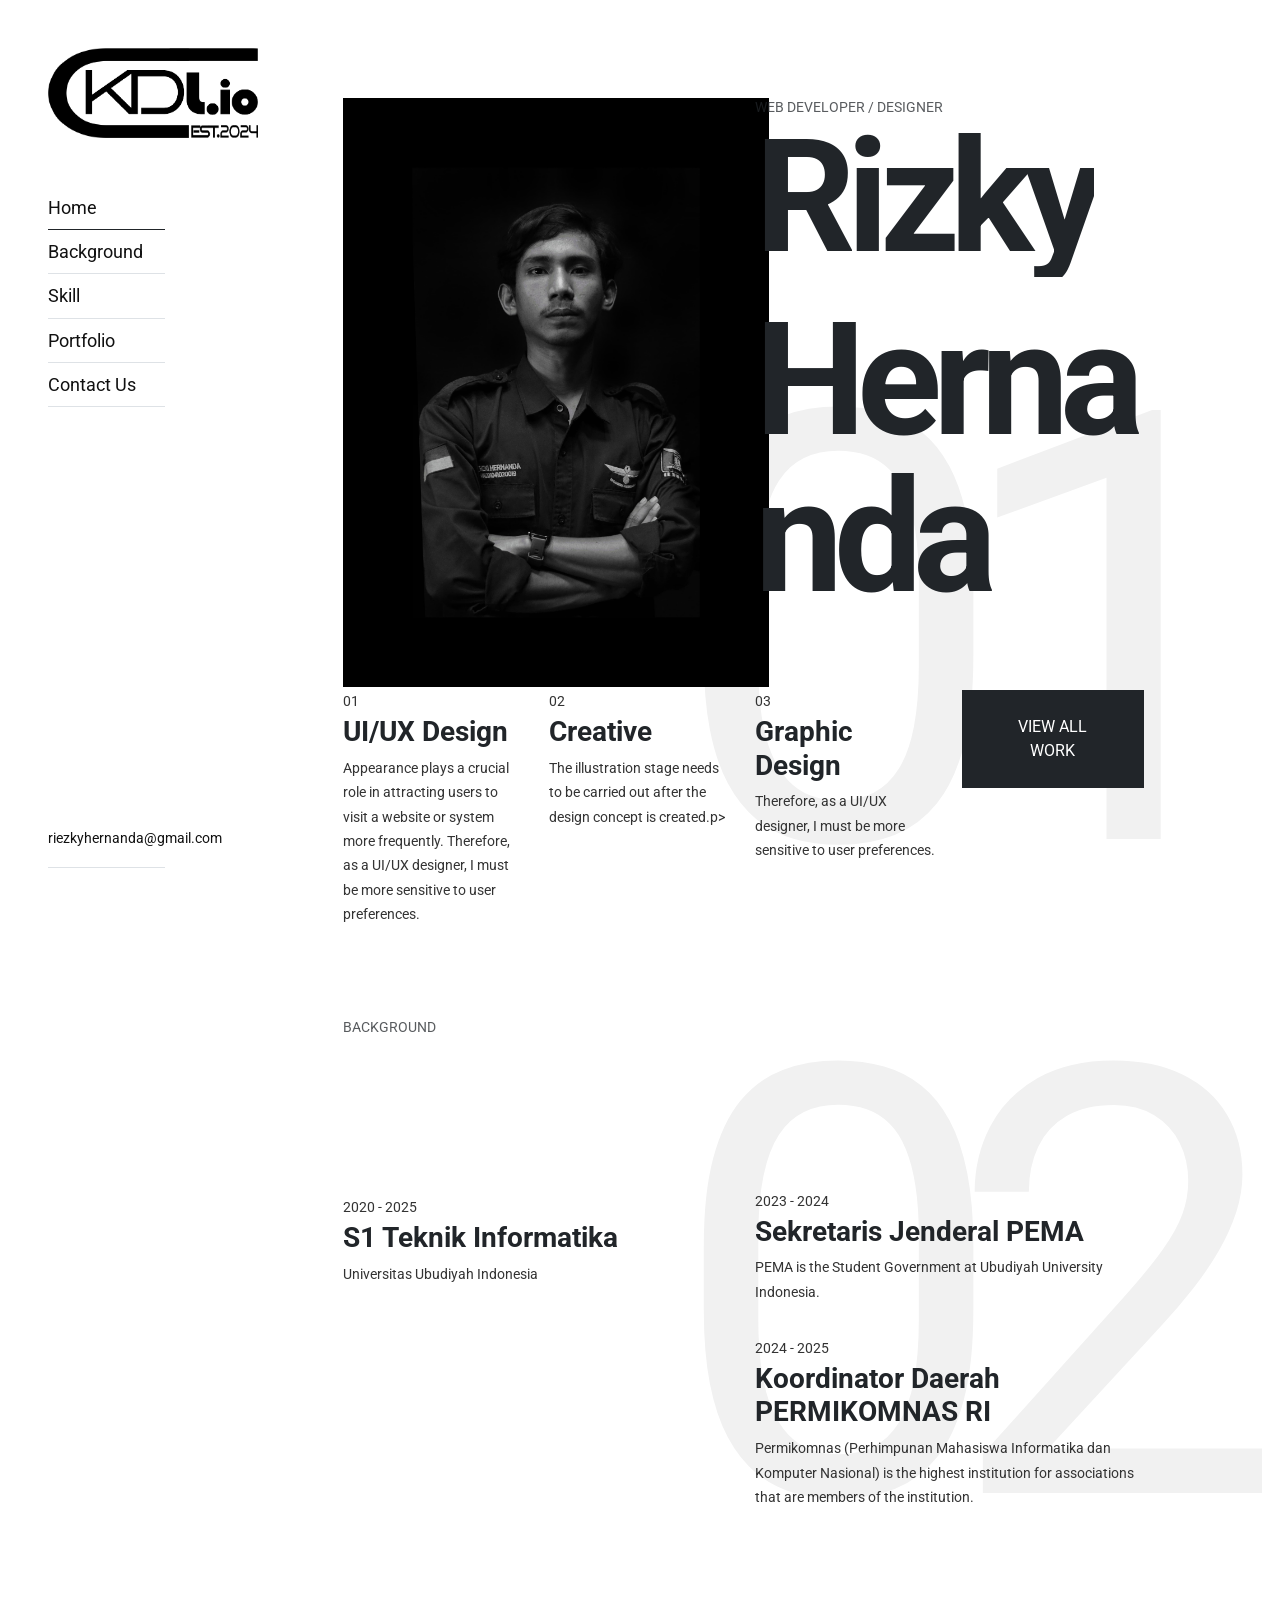
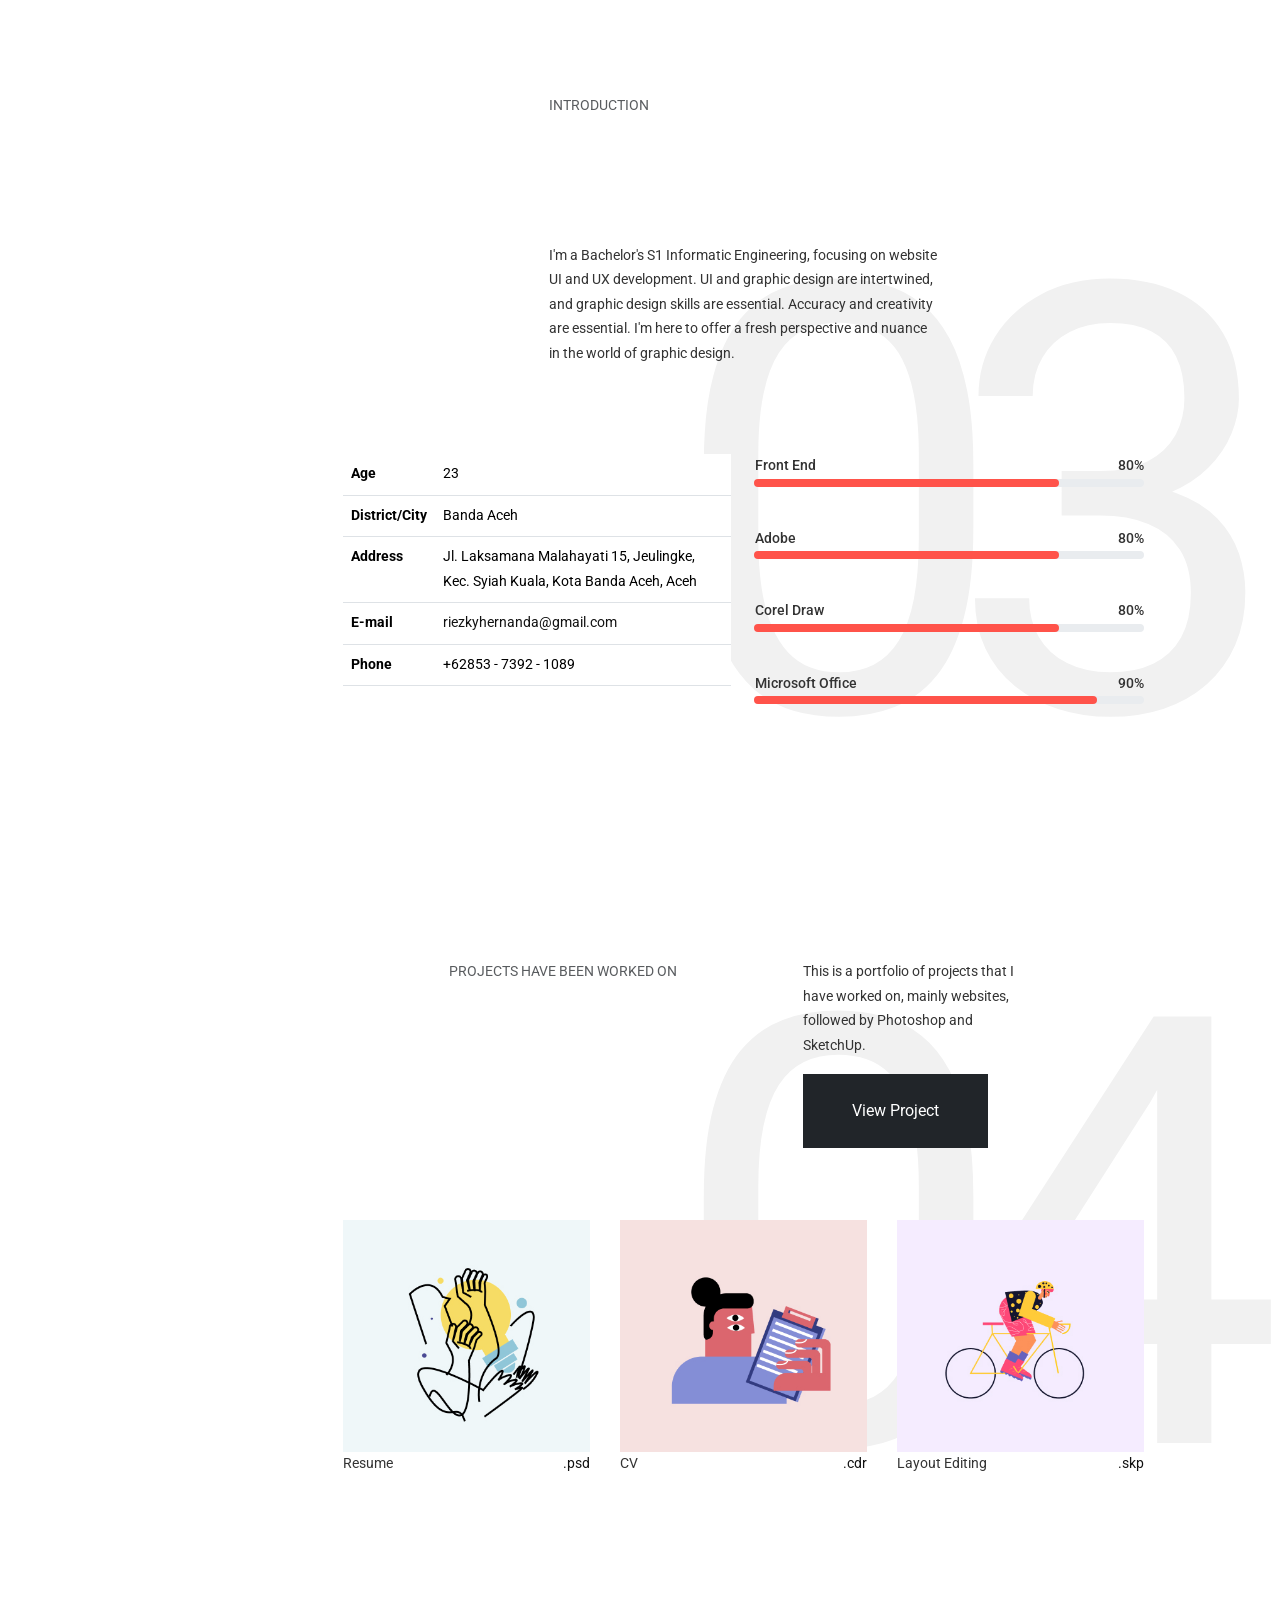
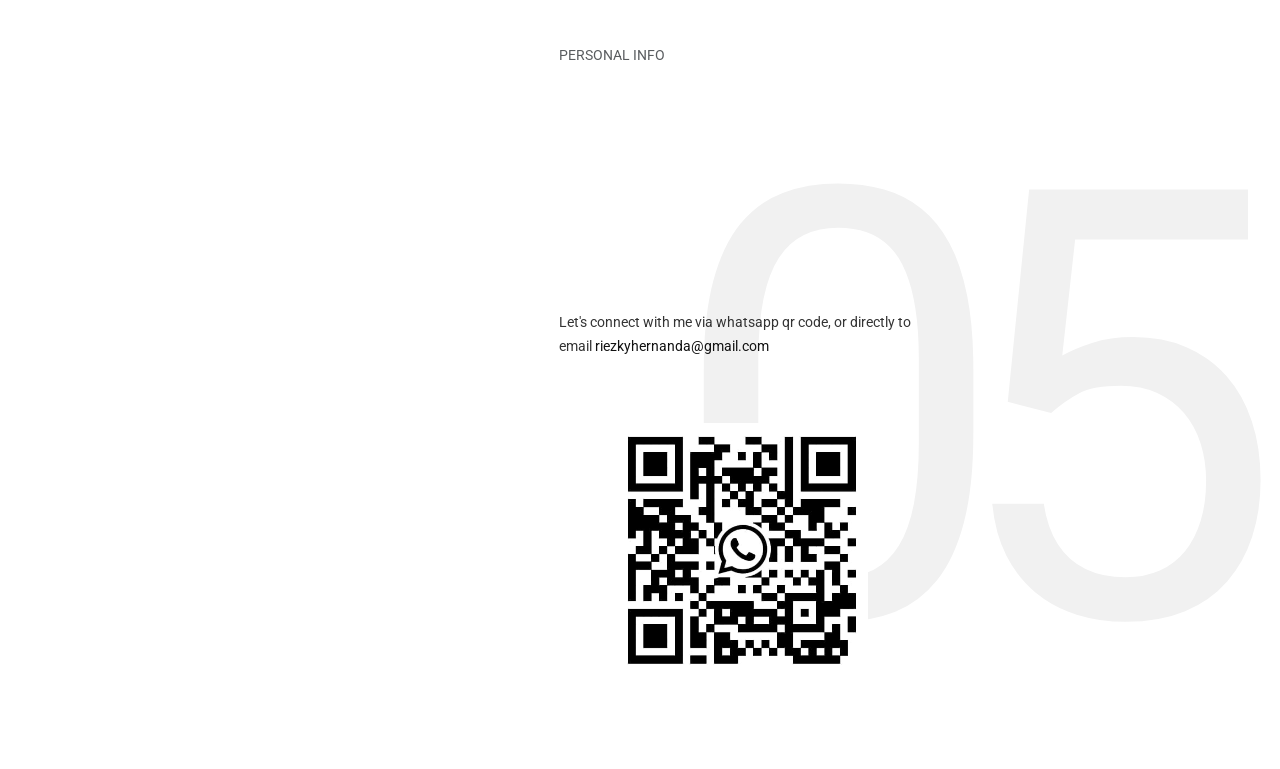
==== index.html @ 64ed4573 "Update index.html" ====
<!DOCTYPE html>
<html lang="en">

<head>
  <title>RIZKY | DASHBORD</title>
  <meta charset="utf-8">
  <meta http-equiv="X-UA-Compatible" content="IE=edge">
  <meta name="viewport" content="width=device-width, initial-scale=1.0">
  <meta name="format-detection" content="telephone=no">
  <meta name="apple-mobile-web-app-capable" content="yes">
  <meta name="author" content="">
  <meta name="keywords" content="">
  <meta name="description" content="">
  <link rel="stylesheet" type="text/css" href="css/vendor.css">
  <link href="https://cdn.jsdelivr.net/npm/bootstrap@5.3.1/dist/css/bootstrap.min.css" rel="stylesheet"
    integrity="sha384-4bw+/aepP/YC94hEpVNVgiZdgIC5+VKNBQNGCHeKRQN+PtmoHDEXuppvnDJzQIu9" crossorigin="anonymous">
  <link rel="stylesheet" type="text/css" href="style.css">

  <link rel="preconnect" href="https://fonts.googleapis.com">
  <link rel="preconnect" href="https://fonts.gstatic.com" crossorigin>
  <link href="https://fonts.googleapis.com/css2?family=Roboto:wght@100;300;400;700;900&display=swap" rel="stylesheet">
</head>

<body class="bg-body homepage post-template" data-bs-spy="scroll" data-bs-target="#header-nav" tabindex="0">


  <a class="menu-btn"><span></span></a>

  <div class="container-fluid overflow-hidden">

    <header id="header-nav" class="col-lg-2 position-fixed px-5 bg-white h-100">
      <div class="header-wrap d-flex flex-column justify-content-between h-100">
        <div class="navigation">
          <div class="site-logo mt-5">
            <a href="#">
              <img src="var2.png" style="width: 210px; height: 90px;">
            </a>
          </div>

          <nav id="one-page-menu" class="vertical-menu my-5">
            <ul class="menu-list list-unstyled">
              <li><a href="#home" class="nav-link">Home</a></li>
              <li><a href="#about" class="nav-link">Background</a></li>
              <li><a href="#experience" class="nav-link">Skill</a></li>
              <li><a href="#portfolio" class="nav-link">Portfolio</a></li>
              <li><a href="#contact" class="nav-link">Contact Us</a></li>
            </ul>
          </nav>
        </div>
        <div class="mt-5">
          <div class="email-links">
            <a href="mailto:riezkyhernanda@gmail.com" class="py-3 my-3 border-bottom d-flex">riezkyhernanda@gmail.com</a>
          </div>
          <ul class="list-unstyled d-flex justify-content-start flex-wrap gap-3">
          </ul>
        </div>
      </div>
    </header>

    <main class="col-lg-10 offset-lg-2">
      <div class="container">

        <!-- content wrapper -->
        <div class="justify-content-center px-1 mx-1 px-xl-5 mx-xl-5">

          <section id="home" class="py- bg-text" data-text="01">
            <div class="row">
              <div class="col-lg-6">
                <div class="banner-image text-center" data-aos="fade-right">
                    <br>
                    <br>
                    <br>
                    <br>
                  <img src="PP.jpg" width="426" height="589">
                </div>
              </div>
              <div class="col-lg-6">
                <div class="banner-content my-1 pt-1 my-lg-5 pt-lg-5" data-aos="fade-in">
                  <span class="text-muted text-uppercase">Web Developer / Designer</span>
                  <h1 class="banner-title display-xl lh-1 txt-fx slide-up">Rizky Hernanda</h1>
                </div>
              </div>
            </div>
              
            <div class="row">
              <div class="col-lg-3">
                <div class="icon-box" data-aos="fade-up">
                  <span>01</span>
                  <h3 class="sub-heading">UI/UX Design</h3>
                  <p >Appearance plays a crucial role in attracting users to visit a website or system more frequently. Therefore, as a UI/UX designer, I must be more sensitive to user preferences.</p>
                </div>
              </div>
              <div class="col-lg-3">
                <div class="icon-box" data-aos="fade-up" data-aos-delay="100">
                  <span>02</span>
                  <h3 class="sub-heading">Creative</h3>
                  <p>The illustration stage needs to be carried out after the design concept is created.p>
                </div>
              </div>
              <div class="col-lg-3">
                <div class="icon-box" data-aos="fade-up" data-aos-delay="200">
                  <span>03</span>
                  <h3 class="sub-heading">Graphic Design</h3>
                  <p>Therefore, as a UI/UX designer, I must be more sensitive to user preferences.</p>
                </div>
              </div>
              <div class="col-lg-3">
                <a href="#portfolio" class="btn btn-dark text-uppercase py-4 px-5" data-aos="fade-up" data-aos-delay="300">View All Work</a>
              </div>
            </div>
          </section>

          <section id="about" class="my-4 py-5 bg-text" data-text="02">
            <div class="row d-flex flex-wrap" data-aos="fade-up">
              <div class="col-lg-6 pb-5">
                <span class="text-muted text-uppercase">BACKGROUND</span>
                <h2 class="display-4 txt-fx slide-up" style="font-size: 45px">Educational Background</h2>
                <div class="data-info py-3" data-aos="fade-up">
                  <span class="meta-date">2020 - 2025</span>
                  <h3 class="info-title">S1 Teknik Informatika</h3>
                  <p>Universitas Ubudiyah Indonesia</p>
                </div>
              </div>
              <div class="col-lg-6 py-4">
                <h2 class="display-4 txt-fx slide-up" style="font-size: 43px">Organizational Background</h2>
                <div class="data-info py-3" data-aos="fade-up" data-aos-delay="200">
                  <span class="meta-date">2023 - 2024</span>
                  <h3 class="info-title">Sekretaris Jenderal PEMA </h3>
                  <p>PEMA is the Student Government at Ubudiyah University Indonesia.</p>
                </div>
                <div class="data-info" data-aos="fade-up" data-aos-delay="300">
                  <span class="meta-date">2024 - 2025</span>
                  <h3 class="info-title">Koordinator Daerah PERMIKOMNAS RI</h3>
                  <p>Permikomnas (Perhimpunan Mahasiswa Informatika dan Komputer Nasional) is the highest institution for associations that are members of the institution.</p>
                </div>
              </div>
            </div>
  
          </section>

          <section id="experience" class="my-5 py-5 bg-text" data-text="03">
            <div class="row justify-content-center mb-5">
              <div class="col-lg-6" data-aos="fade-up">
                <span class="text-muted text-uppercase">introduction</span>
                <h2 class="display-1 txt-fx slide-up">Soft Skill</h2>
                <p>I'm a Bachelor's S1 Informatic Engineering, focusing on website UI and UX development. UI and graphic design are intertwined, and graphic design skills are essential. Accuracy and creativity are essential. I'm here to offer a fresh perspective and nuance in the world of graphic design.</p>
              </div>
            </div>
            <div class="row">
              <div class="col-lg-6">
                <div class="info-element py-4" data-aos="fade-up">
                  <table class="table">
                    <tbody>
                      <tr>
                        <th>Age</th>
                        <td>23</td>
                      </tr>
                      <tr>
                        <th>District/City</th>
                        <td>Banda Aceh</td>
                      </tr>
                      <tr>
                        <th>Address</th>
                        <td>Jl. Laksamana Malahayati 15, Jeulingke, Kec. Syiah Kuala, Kota Banda Aceh, Aceh</td>
                      </tr>
                      <tr>
                        <th>E-mail</th>
                        <td><a href="#">riezkyhernanda@gmail.com</a></td>
                      </tr>
                      <tr class="no-border-bottom">
                        <th>Phone</th>
                        <td>+62853 - 7392 - 1089</td>
                      </tr>
                    </tbody>
                  </table>
                </div>
              </div>
              <div class="col-lg-6">
                <div class="skill-chart py-4" data-aos="fade-up">
                  <ul class="skill-chart-list list-unstyled">
                    <li>
                      <div class="chart-header d-flex justify-content-between">
                        <span class="skill-title">Front End </span>
                        <span class="percentage">80%</span>
                      </div>
                      <div class="chart-border">
                        <div class="chart-percentage eighty-percent"></div>
                      </div>
                    </li>
                    <li>
                      <div class="chart-header d-flex justify-content-between">
                        <span class="skill-title">Adobe</span>
                        <span class="percentage">80%</span>
                      </div>
                      <div class="chart-border">
                        <div class="chart-percentage eighty-percent"></div>
                      </div>
                    </li>
                    <li>
                      <div class="chart-header d-flex justify-content-between">
                        <span class="skill-title">Corel Draw</span>
                        <span class="percentage">80%</span>
                      </div>
                      <div class="chart-border">
                        <div class="chart-percentage eighty-percent"></div>
                      </div>
                    </li>

                    <li>
                      <div class="chart-header d-flex justify-content-between">
                        <span class="skill-title">Microsoft Office</span>
                        <span class="percentage">90%</span>
                      </div>
                      <div class="chart-border">
                        <div class="chart-percentage ninety-percent"></div>
                      </div>
                    </li>
                  </ul>
                </div>
              </div>
            </div>
          </section>

          <section id="portfolio" class="my-5 py-5 bg-text" data-text="04">
            <div class="section-header my-5" data-aos="fade-up">
              <div class="row justify-content-center g-5">
                <div class="col-lg-5">
                  <span class="text-muted text-uppercase">projects have been worked on</span>
                  <h2 class="display-2 txt-fx slide-up">Portfolio</h2>
                </div>
                <div class="col-lg-4" data-aos="fade-up">
                  <p>This is a portfolio of projects that I have worked on, mainly websites, followed by Photoshop and SketchUp.</p>
                  <a href="https://jejakrimbaraya.com" class="btn btn-dark px-5 py-4">View Project</a>
                </div>
              </div>
            </div>
            <div class="swiper portfolio-Swiper portfolio-content py-4" data-aos="fade-up">
              <div class="swiper-wrapper">
                <div class="swiper-slide">
                  <div class="image-holder">
                    <a href="assets/RESUME.pdf" title="portfolio details"><img src="images/port-item1.jpg"
                        alt="portfolio" class="img-fluid"></a>
                  </div>
                  <div class="caption d-flex justify-content-between align-items-center">
                    <div class="title">Resume</div>
                    <a href="#" class="image-format bg-orange">.psd</a>
                  </div>
                </div>
                <div class="swiper-slide">
                  <div class="image-holder">
                    <a href="assets/CV.pdf" title="portfolio details"><img src="images/port-item2.jpg"
                        alt="portfolio" class="img-fluid"></a>
                  </div>
                  <div class="caption d-flex justify-content-between align-items-center">
                    <div class="title">CV</div>
                    <a href="#" class="image-format bg-orange">.cdr</a>
                  </div>
                </div>
                <div class="swiper-slide">
                  <div class="image-holder">
                    <a href="#" title="portfolio details"><img src="images/port-item3.jpg"
                        alt="portfolio" class="img-fluid"></a>
                  </div>
                  <div class="caption d-flex justify-content-between align-items-center">
                    <div class="title">Layout Editing</div>
                    <a href="#" class="image-format bg-blue">.skp</a>
                  </div>
                </div>
              </div>
              <div class="swiper-pagination mt-5"></div>
            </div>
          </section>

          <section id="contact" class="my-5 py-5 bg-text" data-text="05">
            <div class="container">
              <div class="row justify-content-center mb-5">
                <div class="col-lg-6" data-aos="fade-up">
                  <span class="text-muted text-uppercase">Personal Info</span>
                  <h2 class="display-1 txt-fx slide-up">Contact Us</h2>
                  <p>Let's connect with me via whatsapp qr code, or directly to email <a href="mailto:riezkyhernanda@gmail.com">riezkyhernanda@gmail.com</a></p>
                </div>
              </div>
              <span style="display: flex; justify-content: center; align-items: center;"><img src="qr.jpg" style="width: 250px; height: 250px;"></span>
            </div>
          </section>

        </div>
        <!-- / content wrapper -->

      </div>
    </main>

  </div>

  <script src="js/jquery-1.11.0.min.js"></script>
  <script src="https://cdn.jsdelivr.net/npm/bootstrap@5.3.1/dist/js/bootstrap.bundle.min.js"
    integrity="sha384-HwwvtgBNo3bZJJLYd8oVXjrBZt8cqVSpeBNS5n7C8IVInixGAoxmnlMuBnhbgrkm"
    crossorigin="anonymous"></script>
  <script src="js/plugins.js"></script>
  <script src="js/script.js"></script>
</body>

</html>
---- style.css ----
/*
Theme Name: Julie Creative Portfolio
Theme URI: https://templatesjungle.com/
Author: TemplatesJungle
Author URI: https://templatesjungle.com/
Description: Julie Creative Portfolio is specially designed product packaged for designers portfolio websites.
Version: 1.1
*/

/*--------------------------------------------------------------
This is main CSS file that contains custom style rules used in this template
--------------------------------------------------------------*/

/*------------------------------------*\
    Table of contents
\*------------------------------------*/
/*------------------------------------------------
CSS STRUCTURE:

1. VARIABLES
2. GENERAL TYPOGRAPHY

--------------------------------------------------------------*/
:root,
[data-bs-theme=light] {
  --heading-font: "Roboto", Verdana, serif;
  --heading-font-weight: 700;
  --heading-color: var(--bs-dark);
  --heading-line-height: 1.2;

  --swiper-theme-color: var(--bs-primary);

  --custom-easing: cubic-bezier(.17, .67, .83, .67);

  /* theme colors */
  --bs-body-font-family: "Roboto", Verdana, sans-serif;
  --bs-body-font-size: 0.9rem;
  --bs-body-font-weight: 400;
  --bs-body-line-height: 1.7;
  --bs-body-color: #333;
  --bs-body-color-rgb: 51, 51, 51;

  --bs-primary: #FF534A;
  --bs-primary-dark: #d33a32;
  --bs-secondary: #FDEEE9;
  --bs-black: #111;
  --bs-light: #F1F1F0;
  --bs-dark: #212529;
  --bs-gray: #949494;
  --bs-gray-dark: #51565b;

  --bs-primary-rgb: 255, 83, 74;
  --bs-secondary-rgb: 253, 238, 233;
  --bs-black-rgb: 17, 17, 17;
  --bs-light-rgb: 241, 241, 240;
  --bs-dark-rgb: 33, 37, 41;

  --bs-link-color: var(--bs-dark);
  --bs-link-color-rgb: 17, 17, 17;
  --bs-link-decoration: underline;
  --bs-link-hover-color: var(--bs-primary);
  --bs-link-hover-color-rgb: 169, 128, 115;

  --bs-gutter-x: 2.5rem;
}

.container,
.container-fluid,
.container-lg,
.container-md,
.container-sm,
.container-xl,
.container-xxl {
  /* spacing */
  --bs-gutter-x: 2.5rem;
}

h1,
h2,
h3,
h4,
h5,
h6,
.display-1,
.display-2,
.display-3,
.display-4,
.display-5,
.display-6 {
  font-family: var(--heading-font);
  font-weight: var(--heading-font-weight);
  line-height: var(--heading-line-height);
  color: var(--heading-color);
}

a {
  text-decoration: none;
  transition: all 0.3s ease-out;
}

/* Dropdown */
.dropdown-menu {
  --bs-dropdown-border-radius: 0;
  --bs-dropdown-border-width: 0;
}

.dropdown-item {
  --bs-dropdown-item-padding-y: 0.25rem;
  --bs-dropdown-item-padding-x: 1rem;
  --bs-dropdown-link-color: var(--bs-black);
  --bs-dropdown-item-border-radius: 0;
}

.dropdown-item.active,
.dropdown-item:active {
  --bs-dropdown-link-active-color: var(--bs-light);
  --bs-dropdown-link-active-bg: var(--bs-black);
}

/* list group */
.list-group-item {
  --bs-list-group-item-padding-x: 0;
  --bs-list-group-border-width: 0;
}

/* btn */
.btn {
  --bs-btn-border-radius: 0;
}

.btn-primary {
  --bs-btn-color: #fff;
  --bs-btn-bg: var(--bs-primary);
  --bs-btn-border-color: var(--bs-primary);
  --bs-btn-hover-color: #fff;
  --bs-btn-hover-bg: var(--bs-primary-dark);
  --bs-btn-hover-border-color: var(--bs-primary-dark);
  --bs-btn-focus-shadow-rgb: 49, 132, 253;
  --bs-btn-active-color: #fff;
  --bs-btn-active-bg: var(--bs-secondary);
  --bs-btn-active-border-color: var(--bs-secondary);
  --bs-btn-active-shadow: inset 0 3px 5px rgba(0, 0, 0, 0.125);
  --bs-btn-disabled-color: #fff;
  --bs-btn-disabled-bg: var(--bs-primary);
  --bs-btn-disabled-border-color: var(--bs-primary);
}

.btn-outline-primary {
  --bs-btn-color: var(--bs-primary);
  --bs-btn-border-color: var(--bs-primary);
  --bs-btn-hover-color: #fff;
  --bs-btn-hover-bg: var(--bs-primary);
  --bs-btn-hover-border-color: var(--bs-primary);
  --bs-btn-focus-shadow-rgb: 13, 110, 253;
  --bs-btn-active-color: #fff;
  --bs-btn-active-bg: var(--bs-primary);
  --bs-btn-active-border-color: var(--bs-primary);
  --bs-btn-active-shadow: inset 0 3px 5px rgba(0, 0, 0, 0.125);
  --bs-btn-disabled-color: var(--bs-primary);
  --bs-btn-disabled-bg: transparent;
  --bs-btn-disabled-border-color: var(--bs-primary);
  --bs-gradient: none;
}

.pagination {
  --bs-pagination-active-bg: var(--bs-black);
  --bs-pagination-border-width: 0;
  --bs-pagination-border-radius: 0;
}

/* breadcrumb */
.breadcrumb {
  --bs-breadcrumb-item-padding-x: 1em;
}

/* text white */
.text-white {
  --heading-color: var(--bs-light);
  --bs-breadcrumb-item-active-color: var(--bs-light);
  --bs-breadcrumb-divider-color: var(--bs-light);
  --bs-link-color-rgb: var(--bs-light-rgb);
  --bs-link-hover-color-rgb: var(--bs-light-rgb);
}

.text-white .nav-link {
  --bs-nav-link-color: var(--bs-light);
  --bs-nav-link-hover-color: var(--bs-light);
  --bs-nav-link-active-color: var(--bs-light);
  --bs-navbar-active-color: var(--bs-light);
}

/* accordion */
.accordion {
  --bs-accordion-border-width: 0;
  --bs-accordion-border-radius: 0;
  --bs-accordion-inner-border-radius: 0;
  --bs-accordion-btn-padding-x: 0;
  --bs-accordion-btn-padding-y: 1rem;
  --bs-accordion-btn-color: var(--bs-dark);
  --bs-accordion-btn-bg: transparent;
  --bs-accordion-btn-focus-border-color: var(--bs-dark);
  --bs-accordion-btn-focus-box-shadow: none;
  --bs-accordion-body-padding-x: 0;
  --bs-accordion-body-padding-y: 1rem;
  --bs-accordion-active-color: var(--bs-dark);
  --bs-accordion-active-bg: transparent;
}

.accordion-button {
  font-size: 1.2rem;
  border-bottom: 1px solid var(--bs-border-color);
}

/* form control */
.form-control:focus {
  border-color: #ccc;
  box-shadow: 0 0 0 0.25rem rgba(200, 200, 200, .25);
}

/* dark theme */
[data-bs-theme=dark] {
  color-scheme: dark;

  --heading-color: #fff;
  --bs-heading-color: #fff;
  --bs-link-color: #CCCCCC;
  --bs-link-hover-color: var(--bs-primary);
  --bs-link-color-rgb: 204, 204, 204;
  --bs-link-hover-color-rgb: 131, 169, 172;
  --bs-body-color: var(--bs-light);
  --bs-body-color-rgb: 241, 241, 240;
  --bs-body-bg: #111;
  --bs-body-bg-rgb: 17, 17, 41;

  color: var(--bs-gray);
}

[data-bs-theme=dark] .dropdown-item {
  --bs-dropdown-link-color: var(--bs-light);
  --bs-dropdown-link-hover-color: var(--bs-white);
}

[data-bs-theme=dark] .bg-white,
[data-bs-theme=dark] .bg-light {
  --bs-bg-opacity: 0.1;
}

/* end of Bootstrap Color Theme */
@media (min-width: 1200px) {

  .container,
  .container-lg,
  .container-md,
  .container-sm,
  .container-xl {
    max-width: 1440px;
  }
}

/* one page menu */
#one-page-menu .nav-link {
  position: relative;
  color: #111;
  font-size: 1.125rem;
  font-style: normal;
  font-weight: 400;
  line-height: 240%;
  border-bottom: 1px solid var(--bs-gray-300);
}

#one-page-menu .nav-link::before {
  content: '';
  position: absolute;
  bottom: -1px;
  background: var(--bs-dark);
  height: 1px;
  width: 0;
  transition: width 0.6s ease-out;
}

#one-page-menu .nav-link.active::before,
#one-page-menu .nav-link:hover::before {
  width: 100%;
}

/* toggle */
.btn-toggle {
  cursor: pointer;
}
.btn-toggle:hover,
.btn-toggle:focus {
  border-color: var(--bs-dark);
}

.btn-toggle::after {
  width: 0.8em;
  line-height: 0;
  content: url("data:image/svg+xml,%3csvg xmlns='http://www.w3.org/2000/svg' width='16' height='16' viewBox='0 0 16 16'%3e%3cpath fill='none' stroke='rgba%280,0,0,.5%29' stroke-linecap='round' stroke-linejoin='round' stroke-width='2' d='M5 14l6-6-6-6'/%3e%3c/svg%3e");
  transition: transform .35s ease;
  transform-origin: .5em 50%;
}

[data-bs-theme="dark"] .btn-toggle::before {
  content: url("data:image/svg+xml,%3csvg xmlns='http://www.w3.org/2000/svg' width='16' height='16' viewBox='0 0 16 16'%3e%3cpath fill='none' stroke='rgba%28255,255,255,.5%29' stroke-linecap='round' stroke-linejoin='round' stroke-width='2' d='M5 14l6-6-6-6'/%3e%3c/svg%3e");
}

.btn-toggle[aria-expanded="true"] {
  color: rgba(var(--bs-emphasis-color-rgb), .85);
}
.btn-toggle[aria-expanded="true"]::after {
  transform: rotate(90deg);
}


/* extra classes */
.display-xl {
  font-size: calc(3rem + 8.5vw);
  font-weight: var(--heading-font-weight);
  letter-spacing: -0.06em;
  line-height: var(--heading-line-height);
}

/* mobile menu */
/*----- Header Menu
--------------------------------------------------------------*/
.menu-btn {
  position: fixed;
  top: 20px;
  right: 20px;
  width: 26px;
  height: 26px;
  cursor: pointer;
  z-index: 9;
  margin: 20px;
  display: none;
}

.nav-active .menu-btn>span {
  transform: rotate(45deg);
}

.nav-active .menu-btn>span::before {
  top: 0;
  transform: rotate(0);
  background: var(--bs-dark);
}

.nav-active .menu-btn>span::after {
  top: 0;
  transform: rotate(90deg);
  background: var(--bs-dark);
}

/* animate menu icon */
.menu-btn>span,
.menu-btn>span::before,
.menu-btn>span::after {
  display: block;
  position: absolute;
  width: 100%;
  height: 2px;
  background-color: var(--bs-dark);
  transition-duration: .25s;
}

.menu-btn>span::before {
  content: '';
  top: -8px;
}

.menu-btn>span::after {
  content: '';
  top: 8px;
}

header {
  left: 0;
  top: 0;
}
@media (max-width: 991px) {
  /* mobile menu */
  header {
    transform: translate3d(-100%, 0, 0);
    transition: transform 0.3s ease-out;
    z-index: 8;
  }
  .nav-active header {
    transform: translate3d(0, 0, 0);
  }
  .menu-btn {
    display: block;
  }
  .banner-image img{
    height: 410px;
    width: 290px;
  }
    .banner-title{
        font-size: 70px;
    }

}

/*----- Skills
--------------------------------------------------------------*/
.skill-chart li {
  width: 100%;
  margin-bottom: 40px;
  font-weight: 500;
}
.skill-chart li .chart-border {
  border: 4px solid var(--bs-gray-200);
  border-radius: 15px;
  position: relative;
}
.skill-chart li .chart-percentage {
  content: "";
  border-bottom: 8px solid var(--bs-primary);
  border-radius: 15px;
  position: absolute;
  bottom: -4px;
  left: -5px;
}
.skill-chart li .chart-percentage.seventy-percent {
width: 70%; 
}
.skill-chart li .chart-percentage.seventy-five-percent {
width: 75%; 
}
.skill-chart li .chart-percentage.eighty-percent {
width: 80%; 
}
.skill-chart li .chart-percentage.ninety-percent {
width: 90%; 
}
.skill-chart li .chart-percentage.ninety-five-percent {
width: 95%; 
}


/* slide in */
.slide-in .swiper-slide .banner-content h2,
.slide-in .swiper-slide .banner-content p,
.slide-in .swiper-slide .banner-content .btn {
  display: inline-block;
  opacity: 0;
  transform: translate3d(0, 50px, 0);
  transition: opacity 0.6s ease-out, transform 0.6s ease-out;
}

.slide-in .swiper-slide .banner-content h2 {
  transition-delay: 600ms;
}

.slide-in .swiper-slide .banner-content p {
  transition-delay: 800ms;
}

.slide-in .swiper-slide .banner-content .btn {
  transition-delay: 1000ms;
}

.slide-in .swiper-slide.swiper-slide-active .banner-content h2,
.slide-in .swiper-slide.swiper-slide-active .banner-content p,
.slide-in .swiper-slide.swiper-slide-active .banner-content .btn {
  opacity: 1;
  transform: translate3d(0, 0, 0);
}

/* swiper slide-clip */
.slide-clip .swiper-slide .image-holder img {
  transform: scale(1.2);
  transition: transform 1s ease-in-out;
}

.slide-clip .swiper-slide.swiper-slide-active .image-holder img {
  transform: scale(1);
}

.slide-clip .swiper-slide .image-holder {
  clip-path: inset(100% 0 0 0);
  display: block;
}

.slide-clip .swiper-slide.swiper-slide-active .image-holder {
  animation: 1s slide-clip forwards;
}

.slide-clip .swiper-slide.swiper-slide-prev .image-holder,
.slide-clip .swiper-slide.swiper-slide-next .image-holder {
  animation: 1s slide-down;
}

@keyframes slide-clip {
  0% {
    clip-path: inset(100% 0 0 0);
  }

  100% {
    clip-path: inset(0 0 0 0);
  }
}

@keyframes slide-down {
  0% {
    clip-path: inset(0 0 0 0);
  }

  100% {
    clip-path: inset(100% 0 0 0);
  }
}


/* swipe animation */
.swipe-up {
  clip-path: inset(0 0 100% 0);
  display: block;
}

.aos-animate .swipe-up {
  animation: 1s swipe-up forwards;
}

/*.down-leave-active { animation: 1s down-leave; }*/
@keyframes swipe-up {
  0% {
    clip-path: inset(0 0 100% 0);
  }

  100% {
    clip-path: inset(0);
  }
}

/* polygon */
.polygon {
  clip-path: polygon(0 0, 100% 0, 100% 20%, 100% 100%, 80% 100%, 20% 100%, 0 100%, 0% 20%);
}

.aos-animate .polygon {
  animation: 1s polygon forwards;
}

@keyframes polygon {
  0% {
    clip-path: polygon(0 0, 100% 0, 100% 20%, 100% 100%, 80% 100%, 20% 100%, 0 100%, 0% 20%);
  }

  100% {
    clip-path: polygon(20% 0%, 80% 0%, 100% 20%, 100% 80%, 80% 100%, 20% 100%, 0% 80%, 0% 20%);
  }
}

/* open-up */
.open-up {
  clip-path: inset(48% 34% 36% 35%);
}

.aos-animate.open-up {
  animation: 1s open-up forwards;
}

@keyframes open-up {
  0% {
    clip-path: inset(48% 34% 36% 35%);
  }

  100% {
    clip-path: inset(0% 0% 0% 0%);
  }
}

/*@keyframes down-leave {
  0% { clip-path: inset(0); }
  100% { clip-path: inset(100% 0 0 0); }
}*/
.swipe-up {
  --delay: 0.05s;
}

.swipe-up {
  animation-delay: 1s;
  /* animation-delay: data(swipe-delay); */
}

/* Text Effects */
.txt-fx {
  overflow: hidden;
  line-height: var(--heading-line-height);
}
.txt-fx.zoom {
  overflow: visible;
}

.txt-fx .word {
  overflow: hidden;
  transform-origin: 0 100%;
  display: inline-block;
  /* line-height: 1em; */
}
.txt-fx .letter {
  transform-origin: 0 100%;
  display: inline-block;
  /* line-height: 1em; */
}

.txt-fx {
  --delay: 50ms;
  --easing: cubic-bezier(.5, 0, .53, 1);
}

/* fade right */
.txt-fx.fade-right .letter {
  transform: translate3d(-50px, 0, 0);
  opacity: 0;
  transition: transform 0.6s var(--easing), opacity 0.6s var(--easing);
}

.aos-animate .txt-fx.fade-right .letter {
  transform: translate3d(0, 0, 0);
  opacity: 1;
}

/* slide up */
.txt-fx.slide-up .letter {
  transform: translate3d(0, 1.2em, 0);
  transition: transform 0.9s var(--easing);
}

.swiper-slide-active .txt-fx.slide-up .letter,
.aos-animate .txt-fx.slide-up .letter {
  transform: translate3d(0, 0, 0);
}

/* domino */
.txt-fx.domino .letter {
  transform-origin: 50% 0;
  transform: rotateY(90deg);
  transition: transform 0.9s var(--easing);
}

.swiper-slide-active .txt-fx.domino .letter,
.aos-animate .txt-fx.domino .letter {
  transform: rotateY(0);
}

/* zoom */
.txt-fx.zoom .letter {
  transform-origin: 50% 0;
  transform: scale(3);
  transition: transform 0.9s var(--easing);
}

.swiper-slide-active .txt-fx.zoom .letter,
.aos-animate .txt-fx.zoom .letter {
  transform: scale(1);
}

/* course-outcomes */
.bg-text {
  position: relative;
}
.bg-text:after {
  content: attr(data-text);
  position: absolute;
  right: -10%;
  bottom: 100px;
  font-weight: 400;
  font-size: 37.5rem;
  line-height: 70%;
  letter-spacing: -0.1em;
  color: #F1F1F1;
  z-index: -1;
}
@media only screen and (max-width: 768px) {
  .bg-text:after {
    right: 0;
  }

}
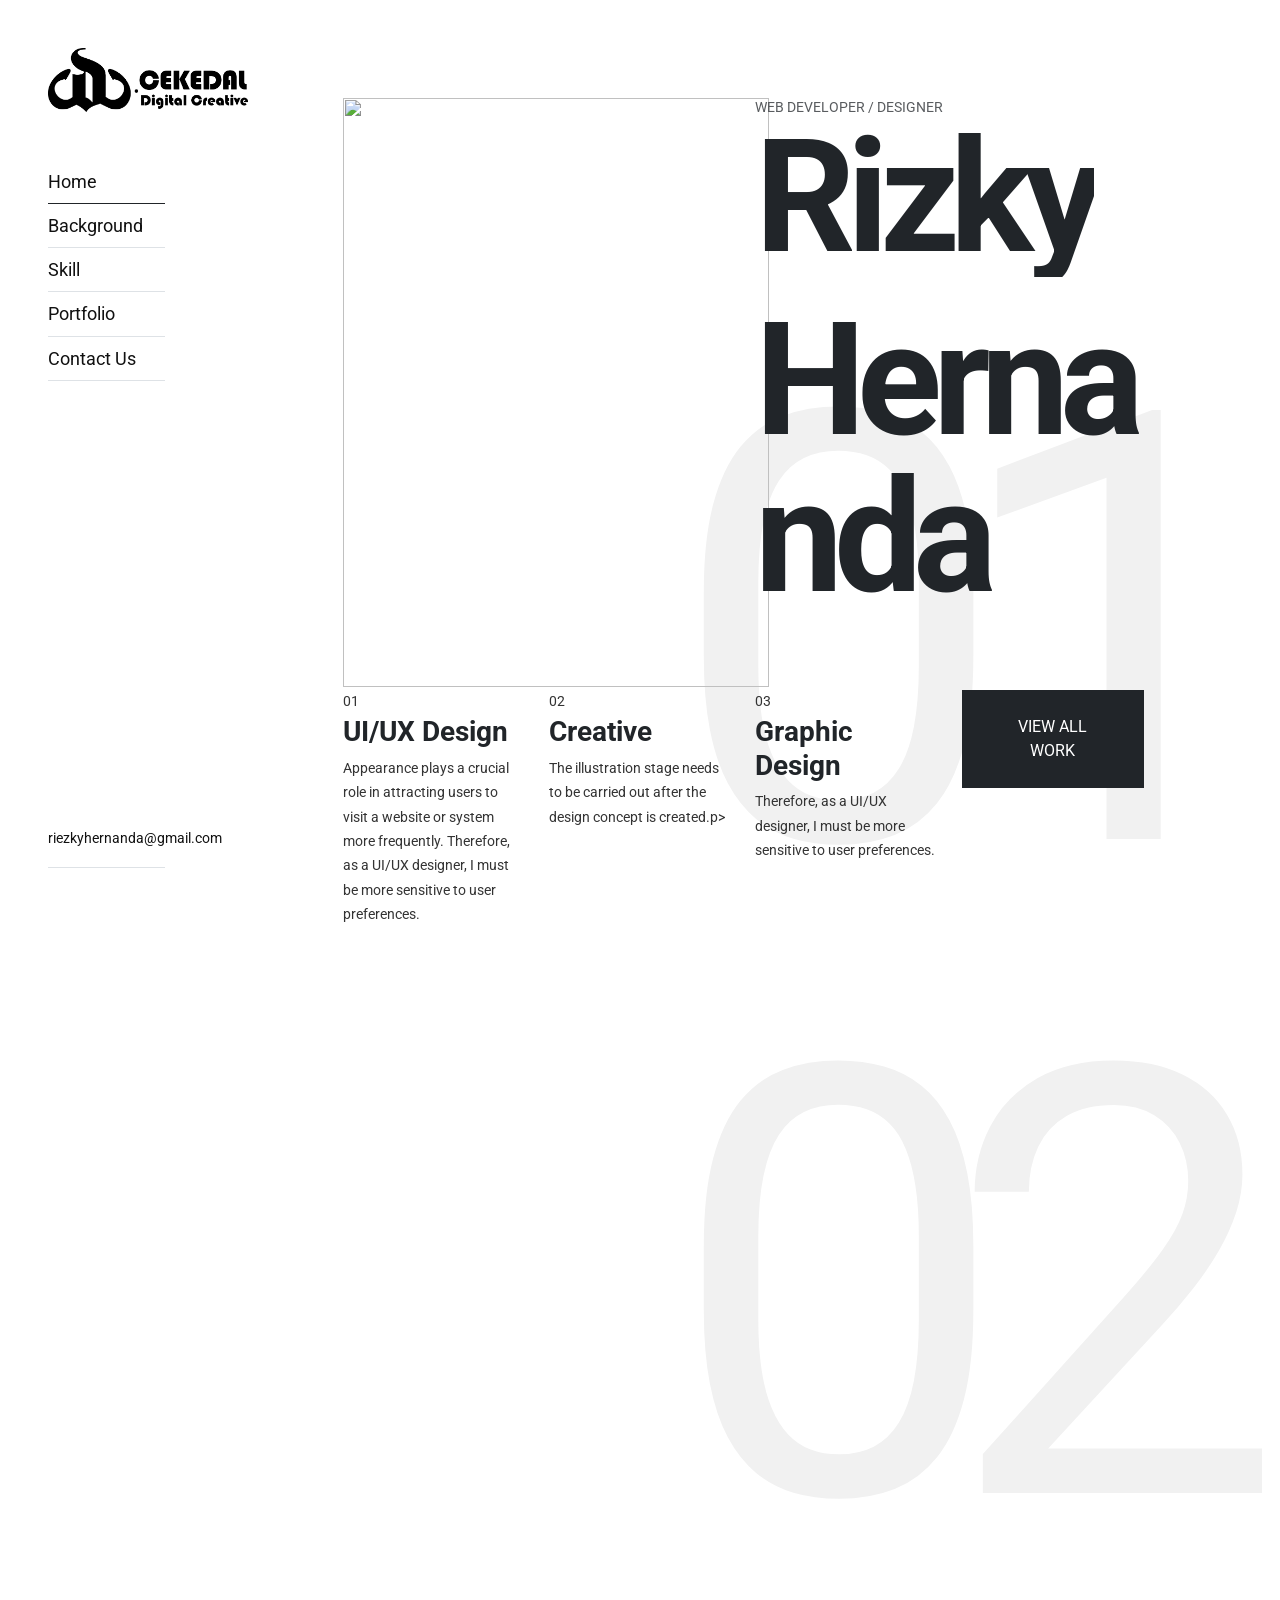
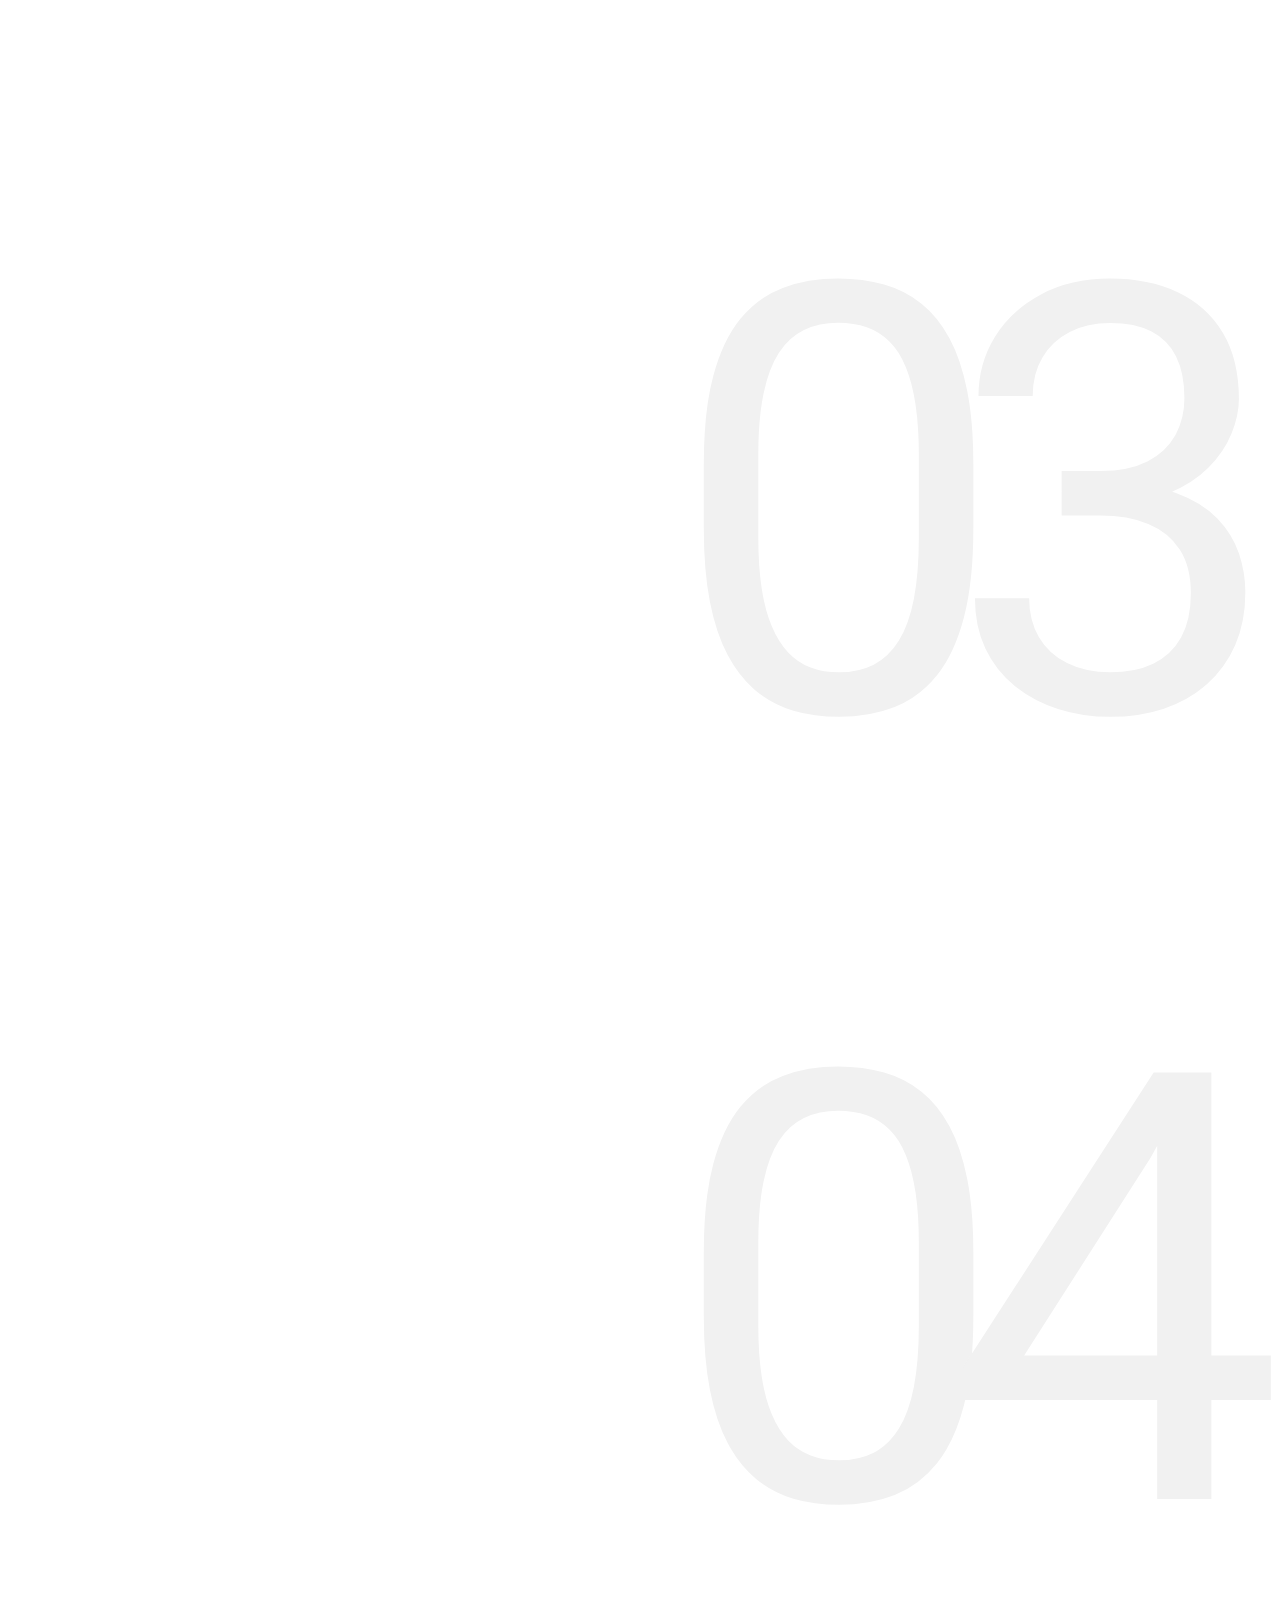
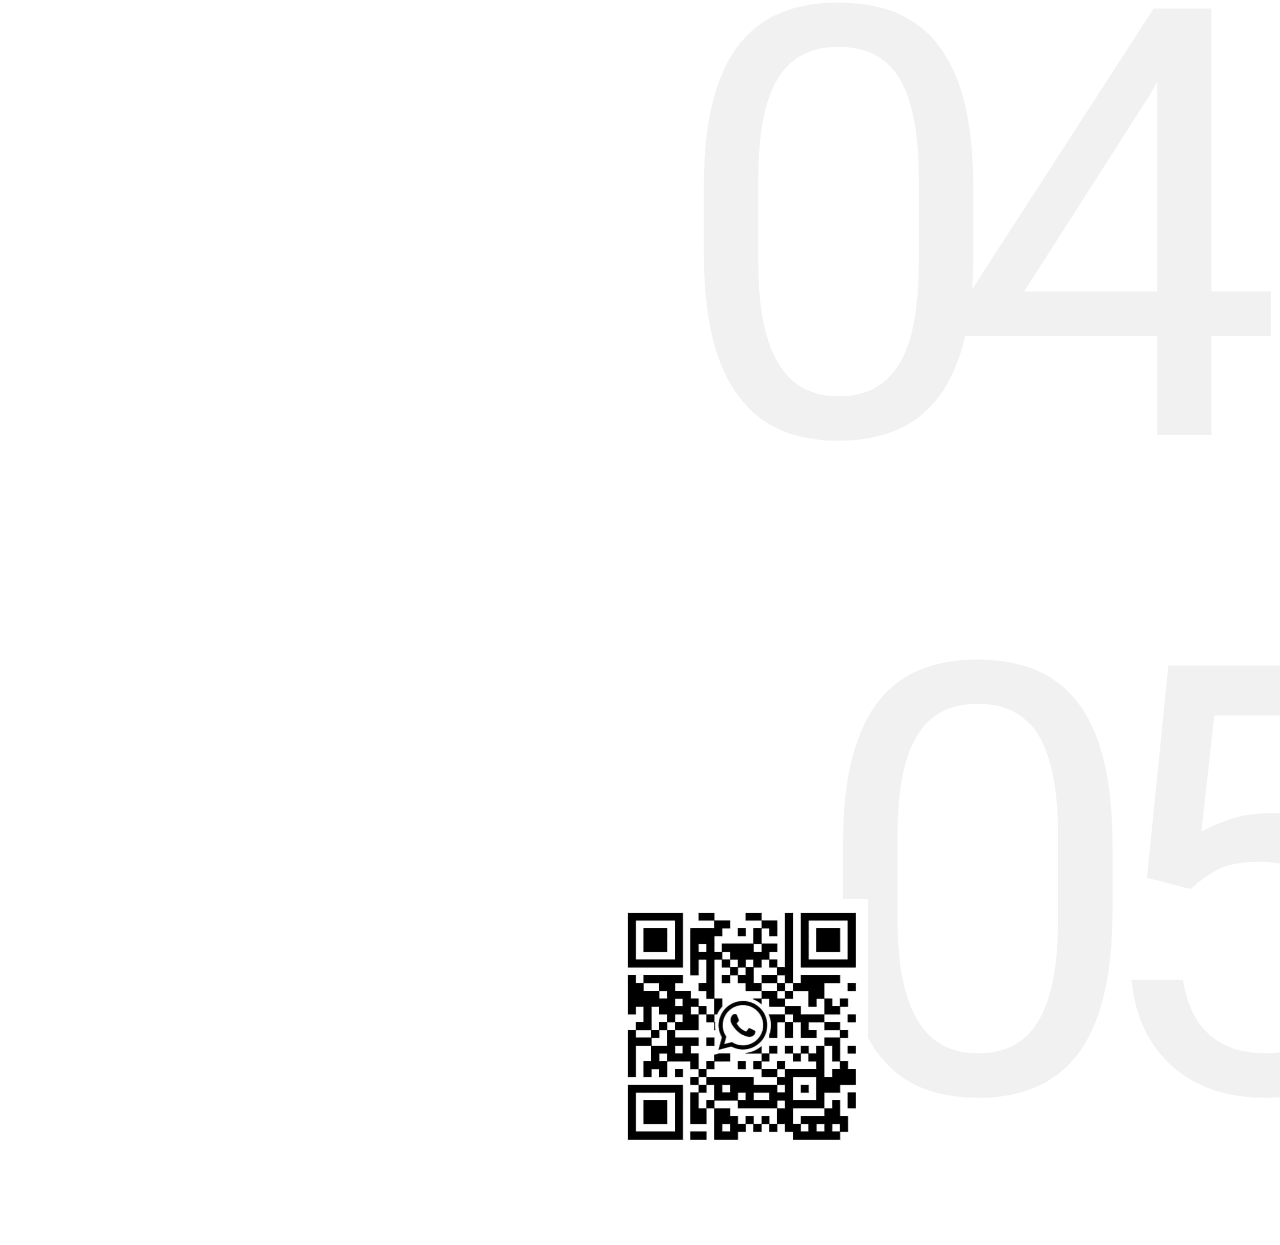
==== commit 7b36767d: "Update index.html" ====
--- a/index.html
+++ b/index.html
@@ -2,7 +2,7 @@
 <html lang="en">
 
 <head>
-  <title>RIZKY | DASHBORD</title>
+  <title>RIZKY HERNANDA</title>
   <meta charset="utf-8">
   <meta http-equiv="X-UA-Compatible" content="IE=edge">
   <meta name="viewport" content="width=device-width, initial-scale=1.0">
@@ -15,7 +15,7 @@
   <link href="https://cdn.jsdelivr.net/npm/bootstrap@5.3.1/dist/css/bootstrap.min.css" rel="stylesheet"
     integrity="sha384-4bw+/aepP/YC94hEpVNVgiZdgIC5+VKNBQNGCHeKRQN+PtmoHDEXuppvnDJzQIu9" crossorigin="anonymous">
   <link rel="stylesheet" type="text/css" href="style.css">
-
+  <link rel="icon" href="images/logo.png">
   <link rel="preconnect" href="https://fonts.googleapis.com">
   <link rel="preconnect" href="https://fonts.gstatic.com" crossorigin>
   <link href="https://fonts.googleapis.com/css2?family=Roboto:wght@100;300;400;700;900&display=swap" rel="stylesheet">
@@ -33,7 +33,7 @@
         <div class="navigation">
           <div class="site-logo mt-5">
             <a href="#">
-              <img src="var2.png" style="width: 210px; height: 90px;">
+              <img src="images/logo1.png" style="max-width: 200px; max-height: 100px;">
             </a>
           </div>
 
@@ -71,7 +71,7 @@
                     <br>
                     <br>
                     <br>
-                  <img src="PP.jpg" width="426" height="589">
+                  <img src="images/pp.jpg" width="426" height="589">
                 </div>
               </div>
               <div class="col-lg-6">
@@ -169,7 +169,7 @@
                       </tr>
                       <tr class="no-border-bottom">
                         <th>Phone</th>
-                        <td>+62853 - 7392 - 1089</td>
+                        <td><a href="whatsapp://send?text=Hai! Apakah Bapak/Ibu tertarik dengan Portfolio Saya? Semoga Saja.&phone=+6285373921089">+62853 - 7392 - 1089</a></td>
                       </tr>
                     </tbody>
                   </table>
@@ -180,8 +180,8 @@
                   <ul class="skill-chart-list list-unstyled">
                     <li>
                       <div class="chart-header d-flex justify-content-between">
-                        <span class="skill-title">Front End </span>
-                        <span class="percentage">80%</span>
+                        <span class="skill-title">Front End Developer</span>
+                        <span class="percentage">85%</span>
                       </div>
                       <div class="chart-border">
                         <div class="chart-percentage eighty-percent"></div>
@@ -190,7 +190,7 @@
                     <li>
                       <div class="chart-header d-flex justify-content-between">
                         <span class="skill-title">Adobe</span>
-                        <span class="percentage">80%</span>
+                        <span class="percentage">85%</span>
                       </div>
                       <div class="chart-border">
                         <div class="chart-percentage eighty-percent"></div>
@@ -199,7 +199,7 @@
                     <li>
                       <div class="chart-header d-flex justify-content-between">
                         <span class="skill-title">Corel Draw</span>
-                        <span class="percentage">80%</span>
+                        <span class="percentage">85%</span>
                       </div>
                       <div class="chart-border">
                         <div class="chart-percentage eighty-percent"></div>
@@ -226,11 +226,11 @@
               <div class="row justify-content-center g-5">
                 <div class="col-lg-5">
                   <span class="text-muted text-uppercase">projects have been worked on</span>
-                  <h2 class="display-2 txt-fx slide-up">Portfolio</h2>
+                  <h2 class="display-2 txt-fx slide-up">Personal Portfolio</h2>
                 </div>
                 <div class="col-lg-4" data-aos="fade-up">
                   <p>This is a portfolio of projects that I have worked on, mainly websites, followed by Photoshop and SketchUp.</p>
-                  <a href="https://jejakrimbaraya.com" class="btn btn-dark px-5 py-4">View Project</a>
+                  <a href="https://www.serimba.id" class="btn btn-dark px-5 py-4">View All</a>
                 </div>
               </div>
             </div>
@@ -238,22 +238,22 @@
               <div class="swiper-wrapper">
                 <div class="swiper-slide">
                   <div class="image-holder">
-                    <a href="assets/RESUME.pdf" title="portfolio details"><img src="images/port-item1.jpg"
+                    <a href="assets/RESUME.pdf" title="Detail Resume"><img src="images/port-item1.jpg"
                         alt="portfolio" class="img-fluid"></a>
                   </div>
                   <div class="caption d-flex justify-content-between align-items-center">
-                    <div class="title">Resume</div>
-                    <a href="#" class="image-format bg-orange">.psd</a>
+                    <div class="title"><a href="assets/RESUME.pdf">Download Here My Resume</a></div>
+                    <a href="#" class="image-format bg-orange">.pdf</a>
                   </div>
                 </div>
                 <div class="swiper-slide">
                   <div class="image-holder">
-                    <a href="assets/CV.pdf" title="portfolio details"><img src="images/port-item2.jpg"
+                    <a href="assets/CV.pdf" title="Detail Curiculum Vitae"><img src="images/port-item2.jpg"
                         alt="portfolio" class="img-fluid"></a>
                   </div>
                   <div class="caption d-flex justify-content-between align-items-center">
-                    <div class="title">CV</div>
-                    <a href="#" class="image-format bg-orange">.cdr</a>
+                    <div class="title"><a href="assets/CV.pdf">Download Here My CV</a></div>
+                    <a href="assets/CV.pdf" class="image-format bg-orange">.pdf</a>
                   </div>
                 </div>
                 <div class="swiper-slide">
@@ -264,6 +264,34 @@
                   <div class="caption d-flex justify-content-between align-items-center">
                     <div class="title">Layout Editing</div>
                     <a href="#" class="image-format bg-blue">.skp</a>
+                  </div>
+                </div>
+              </div>
+              <div class="swiper-pagination mt-5"></div>
+            </div>
+          </section>
+
+           <section id="portfolio" class="partners my-5 py-5 bg-text" data-text="04">
+            <div class="section-header my-5" data-aos="fade-up">
+              <div class="row justify-content-center g-5">
+                <div class="col-lg-5">
+                  <span class="text-muted text-uppercase">Client projects I have worked on</span>
+                  <h2 class="display-2 txt-fx slide-up">Partners</h2>
+                </div>
+              </div>
+            </div>
+            <div class="swiper portfolio-Swiper portfolio-content py-1" data-aos="fade-up">
+              <div class="swiper-wrapper" style="display: flex; flex-direction: row; align-items: center; justify-content: center; column-gap: 4%;">
+                    <a title="www.serimba.id"><img src="images/serimba.png"
+                        alt="portfolio" style="max-width: 150px; max-height: 150px;"></a>
+                    <a title="Geprek Razqa"><img src="images/razqa.png"
+                        alt="portfolio" style="max-width: 150px; max-height: 150px;"></a>
+                    <a title="Ecovision Indonesia"><img src="images/eco.png"
+                        alt="portfolio" style="max-width: 150px; max-height: 150px;"></a>
+                    <a title="Multi Training Safety"><img src="images/mts.png"
+                        alt="portfolio" style="max-width: 150px; max-height: 150px;"></a>
+                    <a title="Nuansa Sunset Cafe"><img src="images/ns.png"
+                        alt="portfolio" style="max-width: 150px; max-height: 150px;"></a>
                   </div>
                 </div>
               </div>
@@ -301,4 +329,3 @@
 </body>
 
 </html>
-
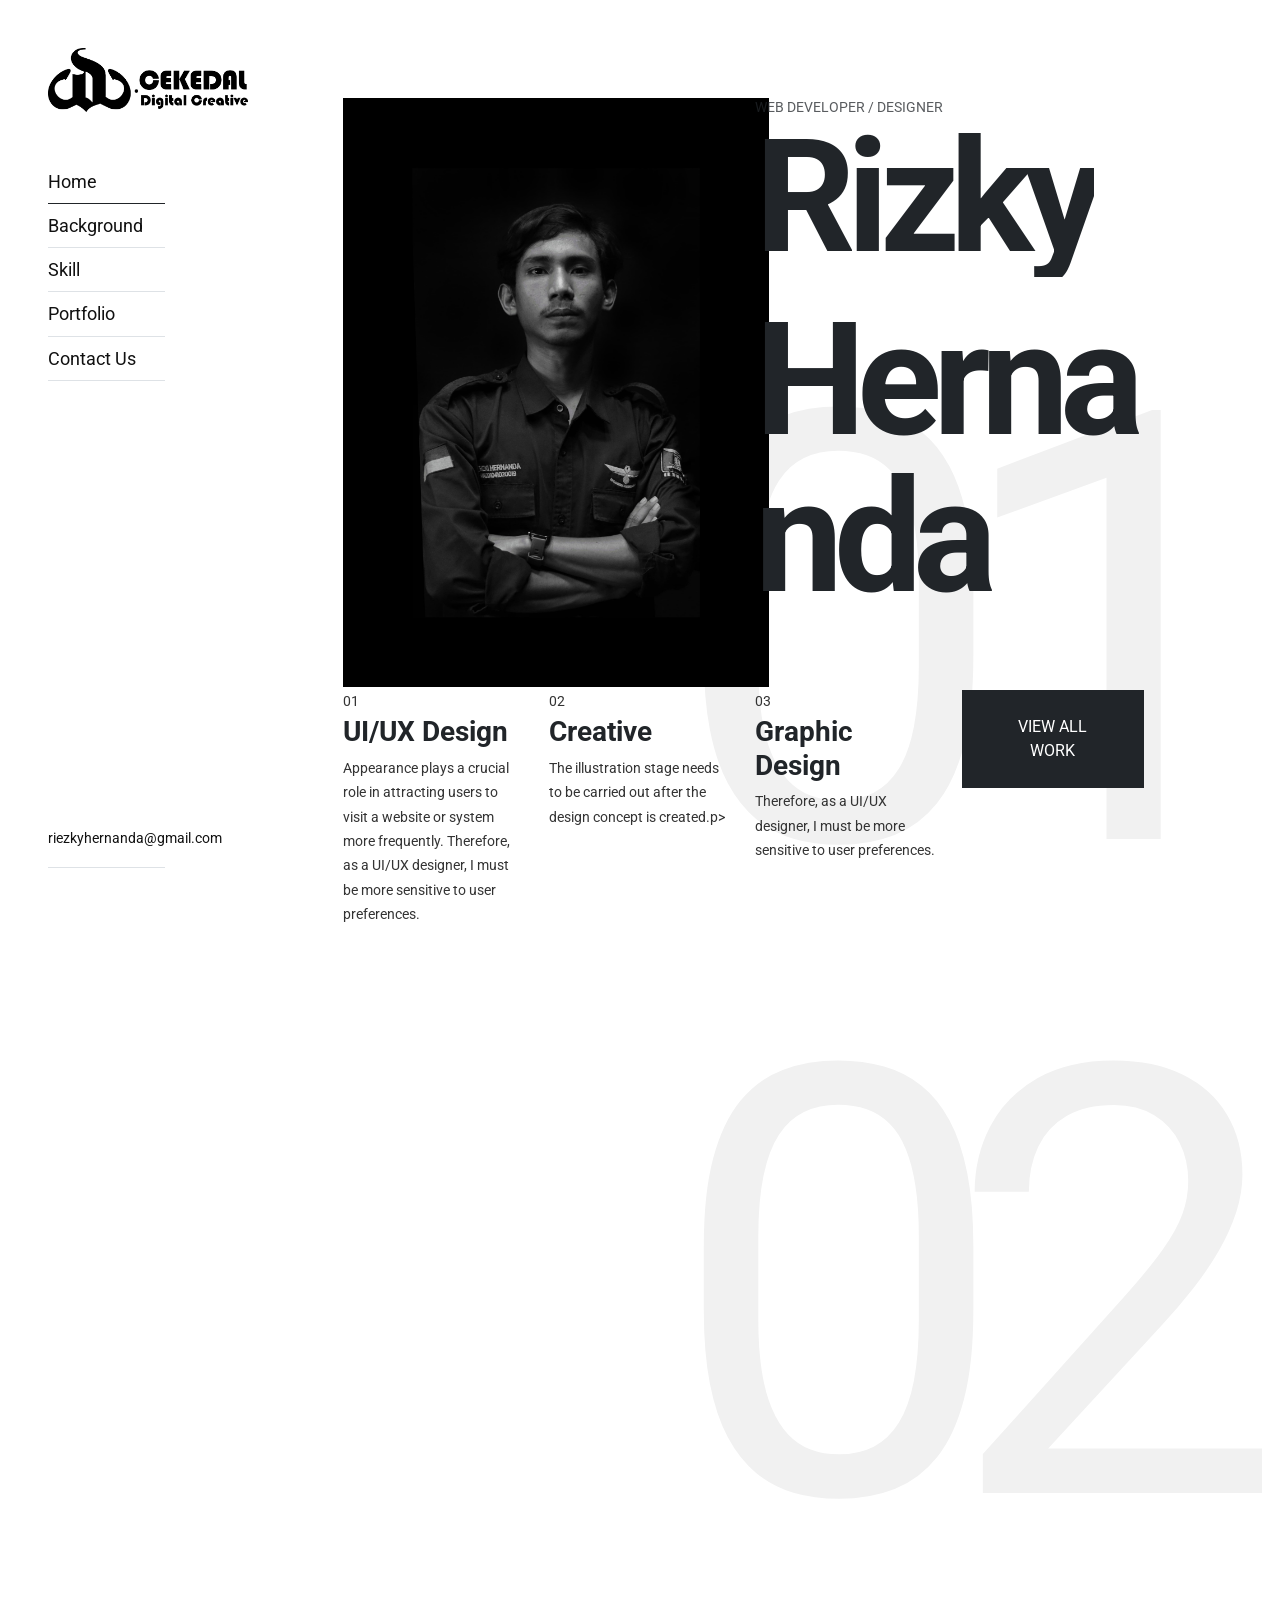
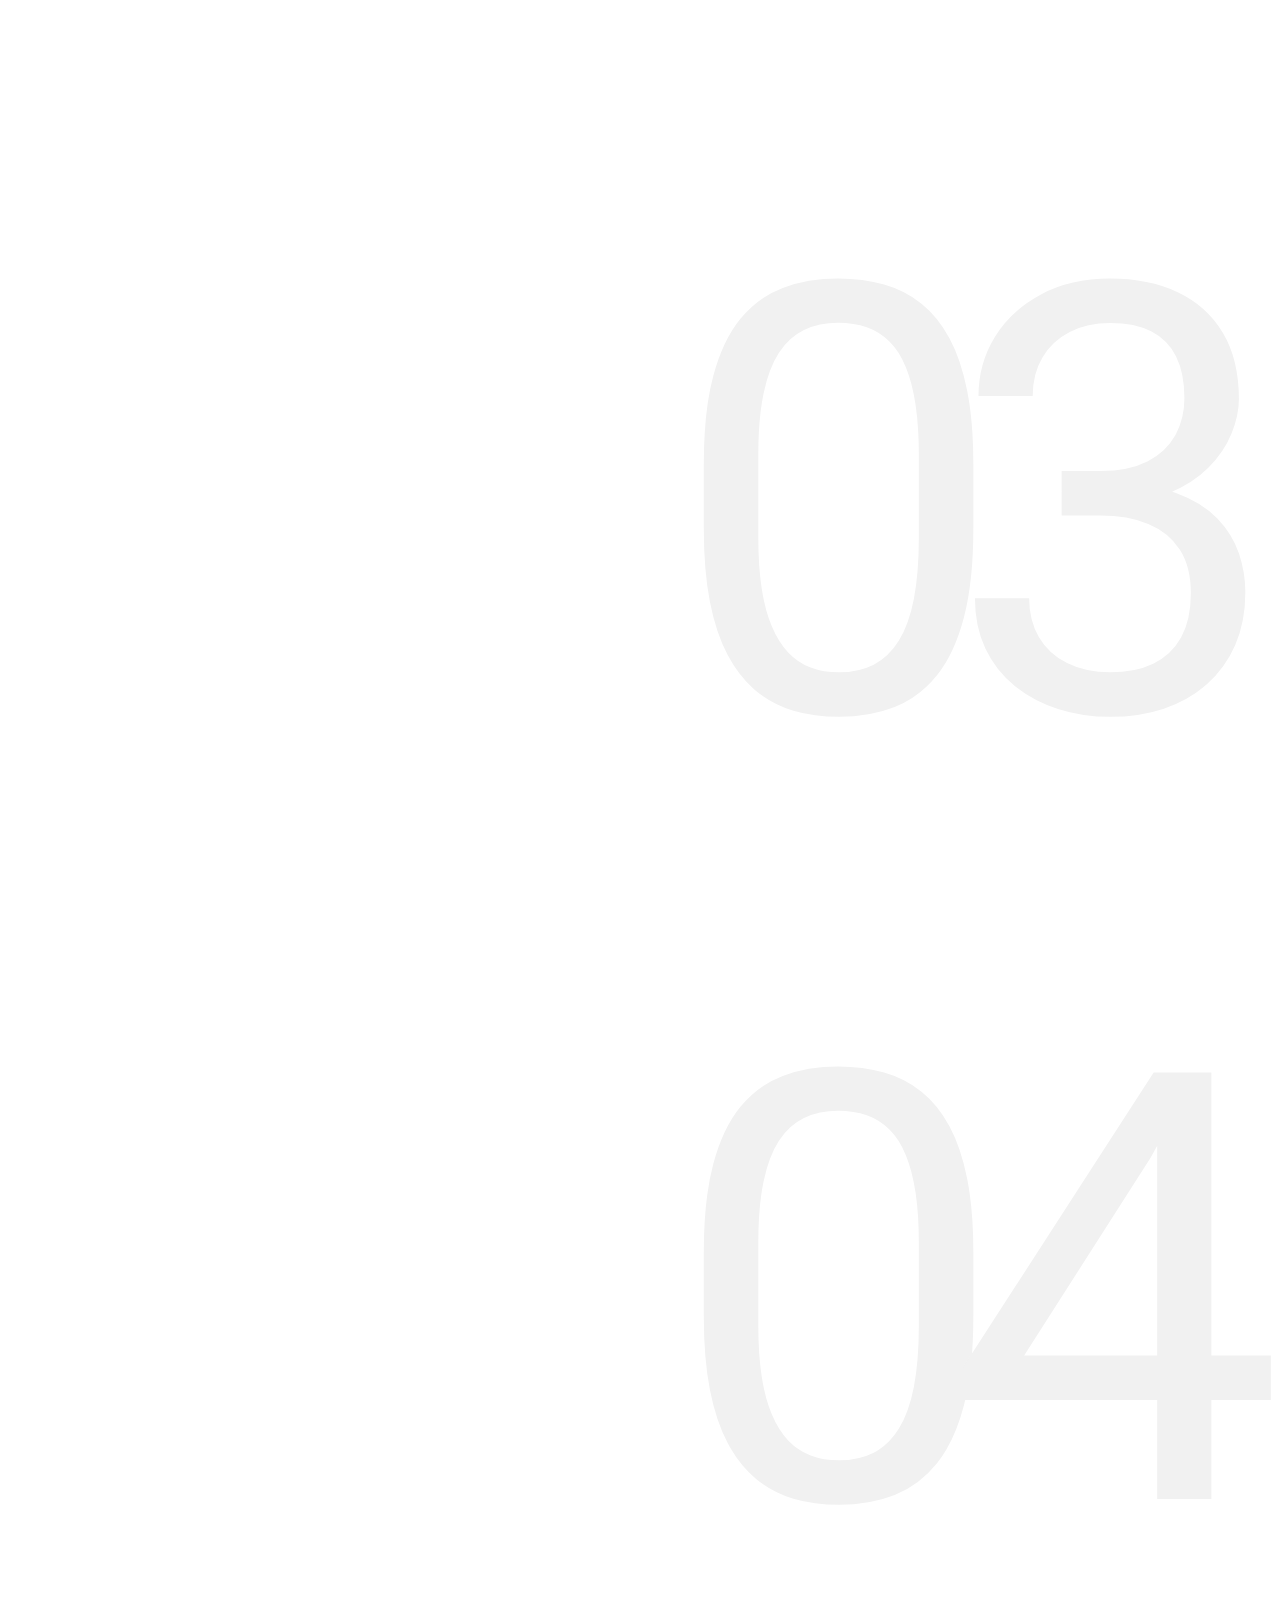
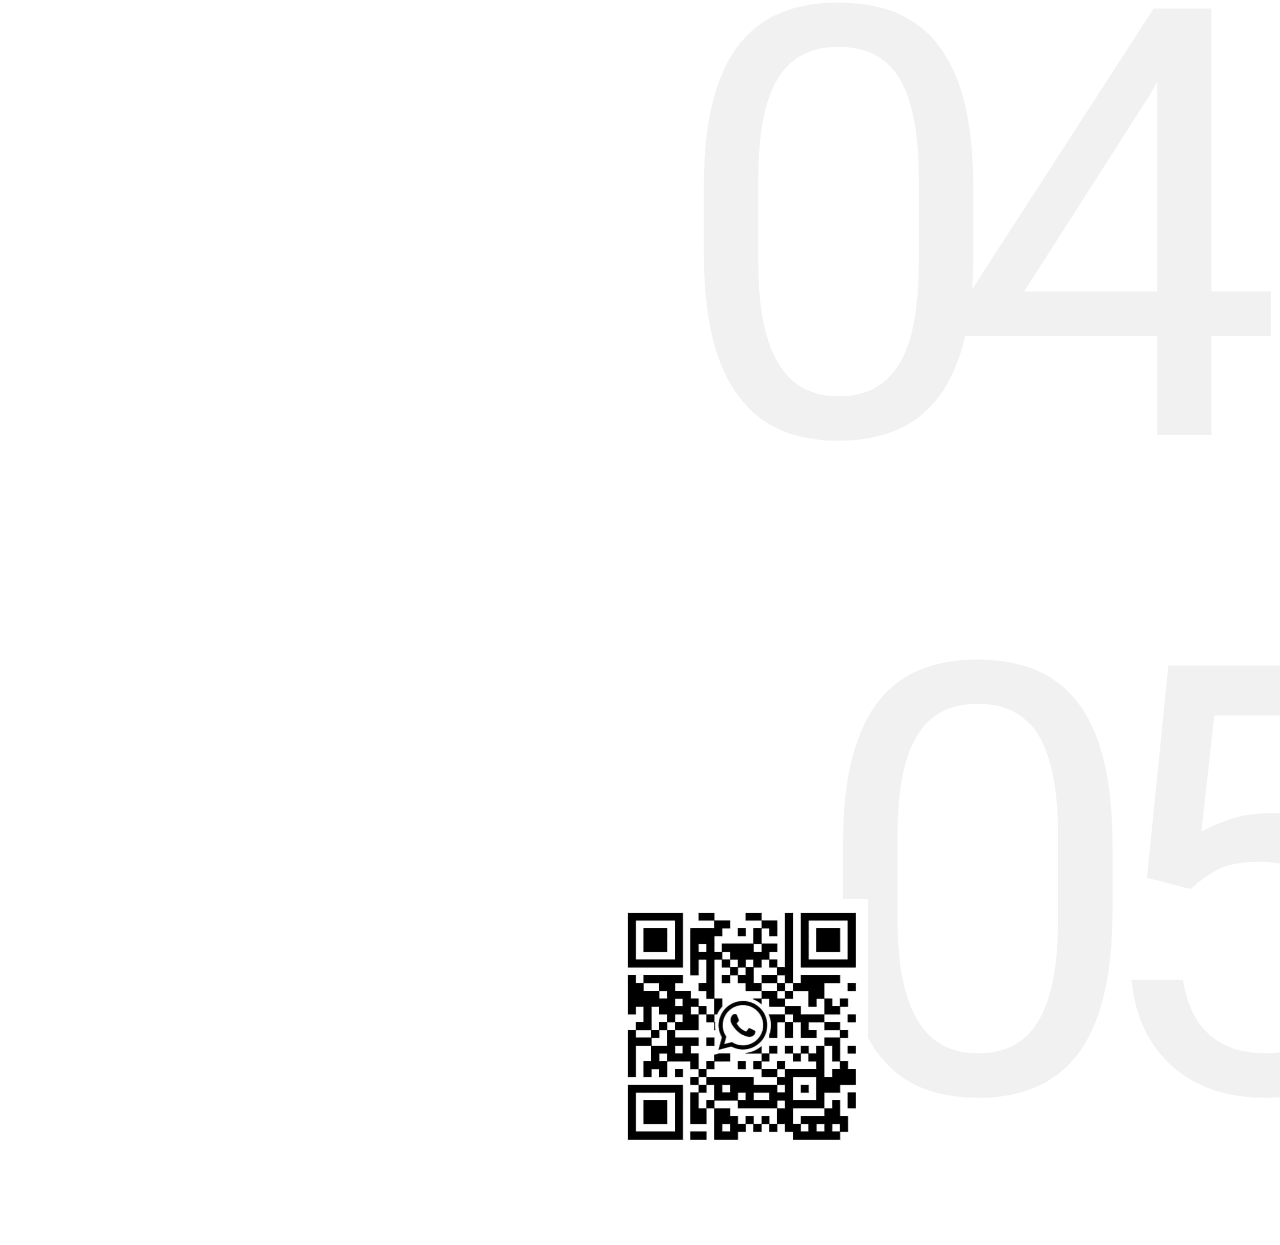
==== commit d0c4db19: "Update index.html" ====
--- a/index.html
+++ b/index.html
@@ -71,7 +71,7 @@
                     <br>
                     <br>
                     <br>
-                  <img src="images/pp.jpg" width="426" height="589">
+                  <img src="PP.jpg" width="426" height="589">
                 </div>
               </div>
               <div class="col-lg-6">
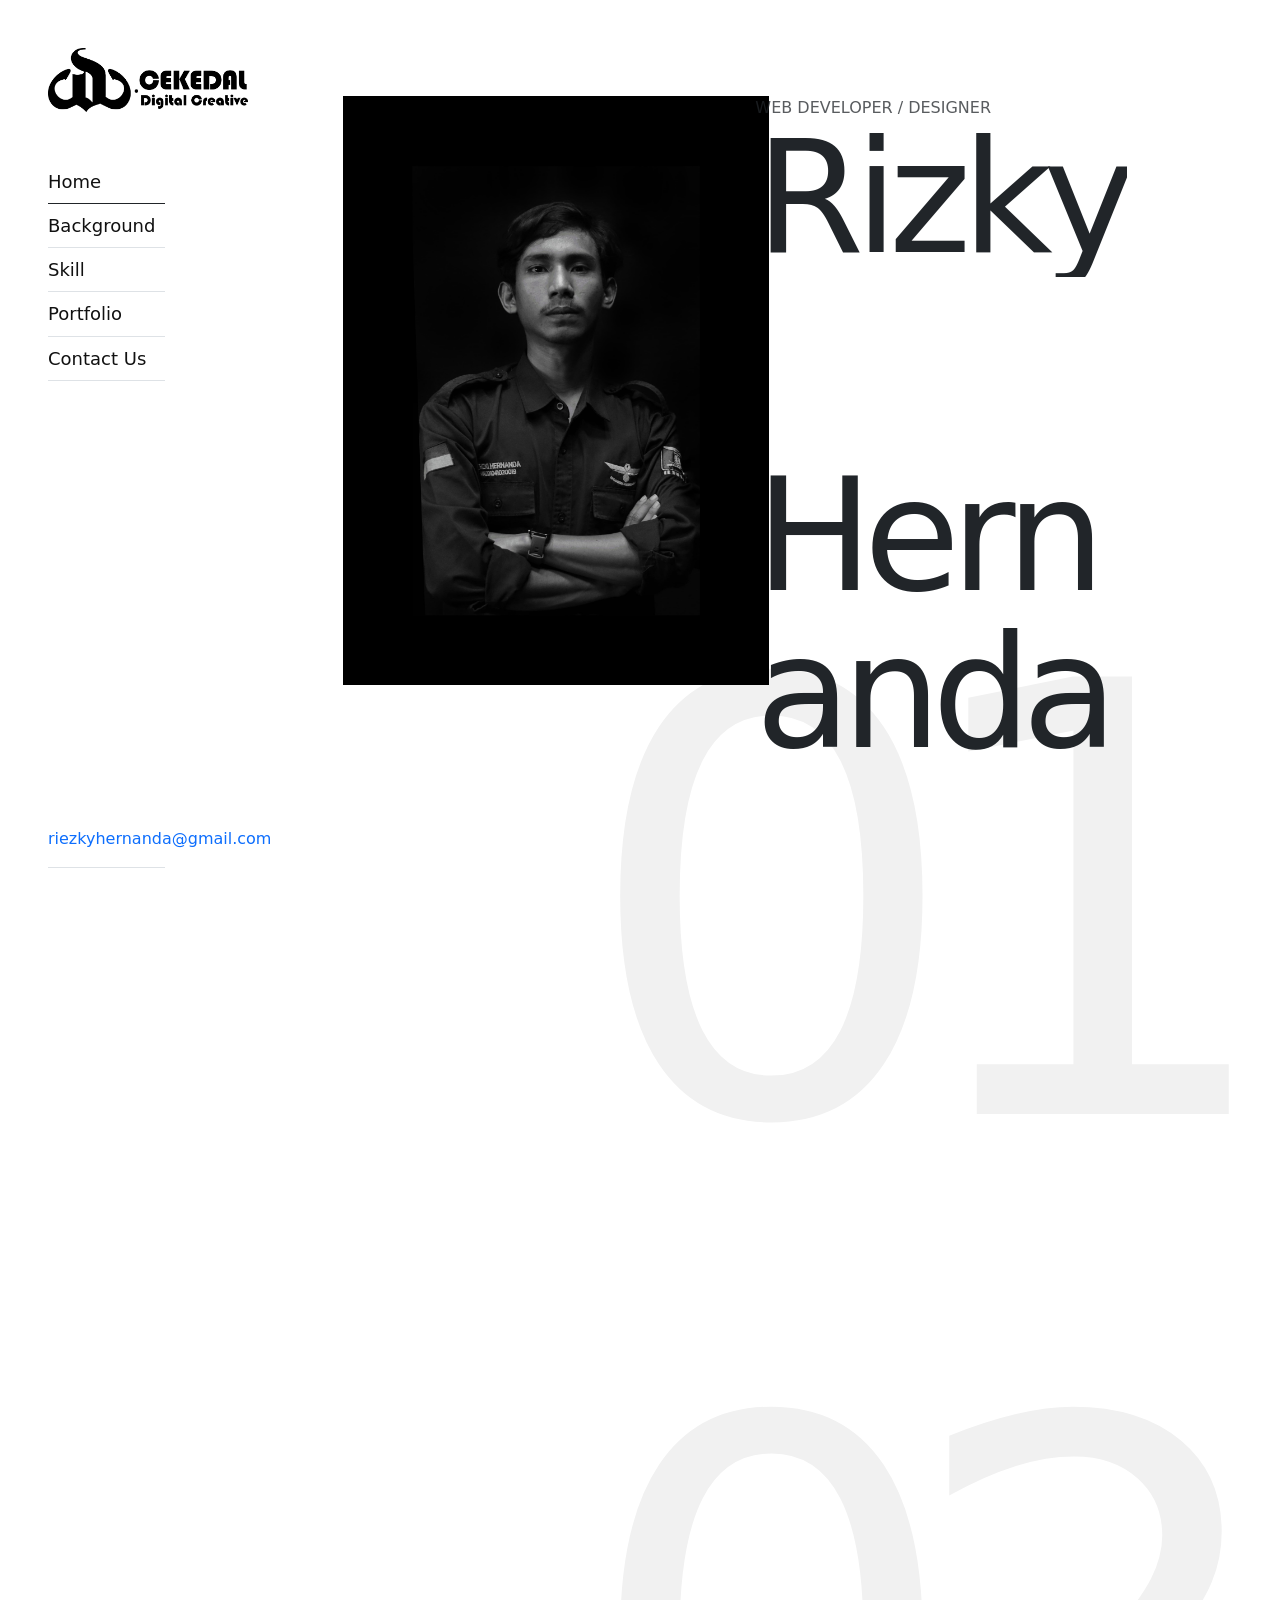
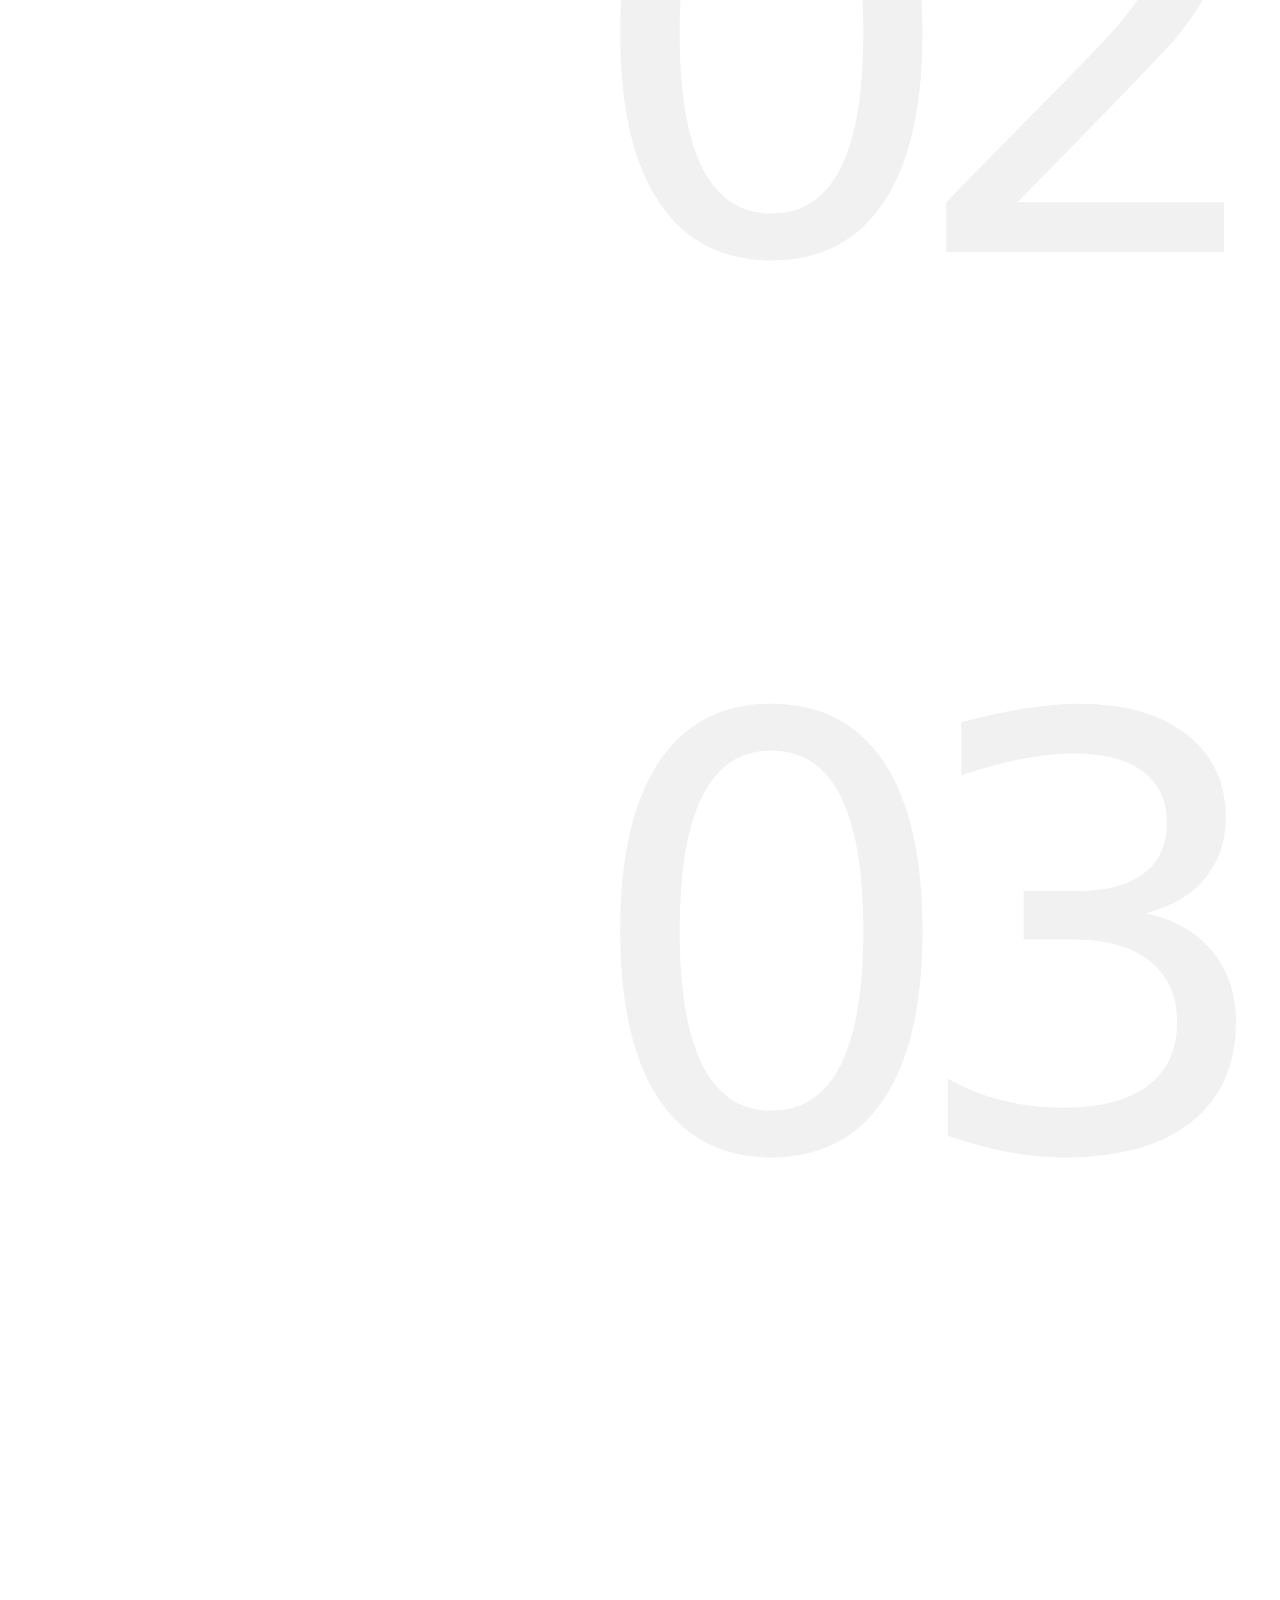
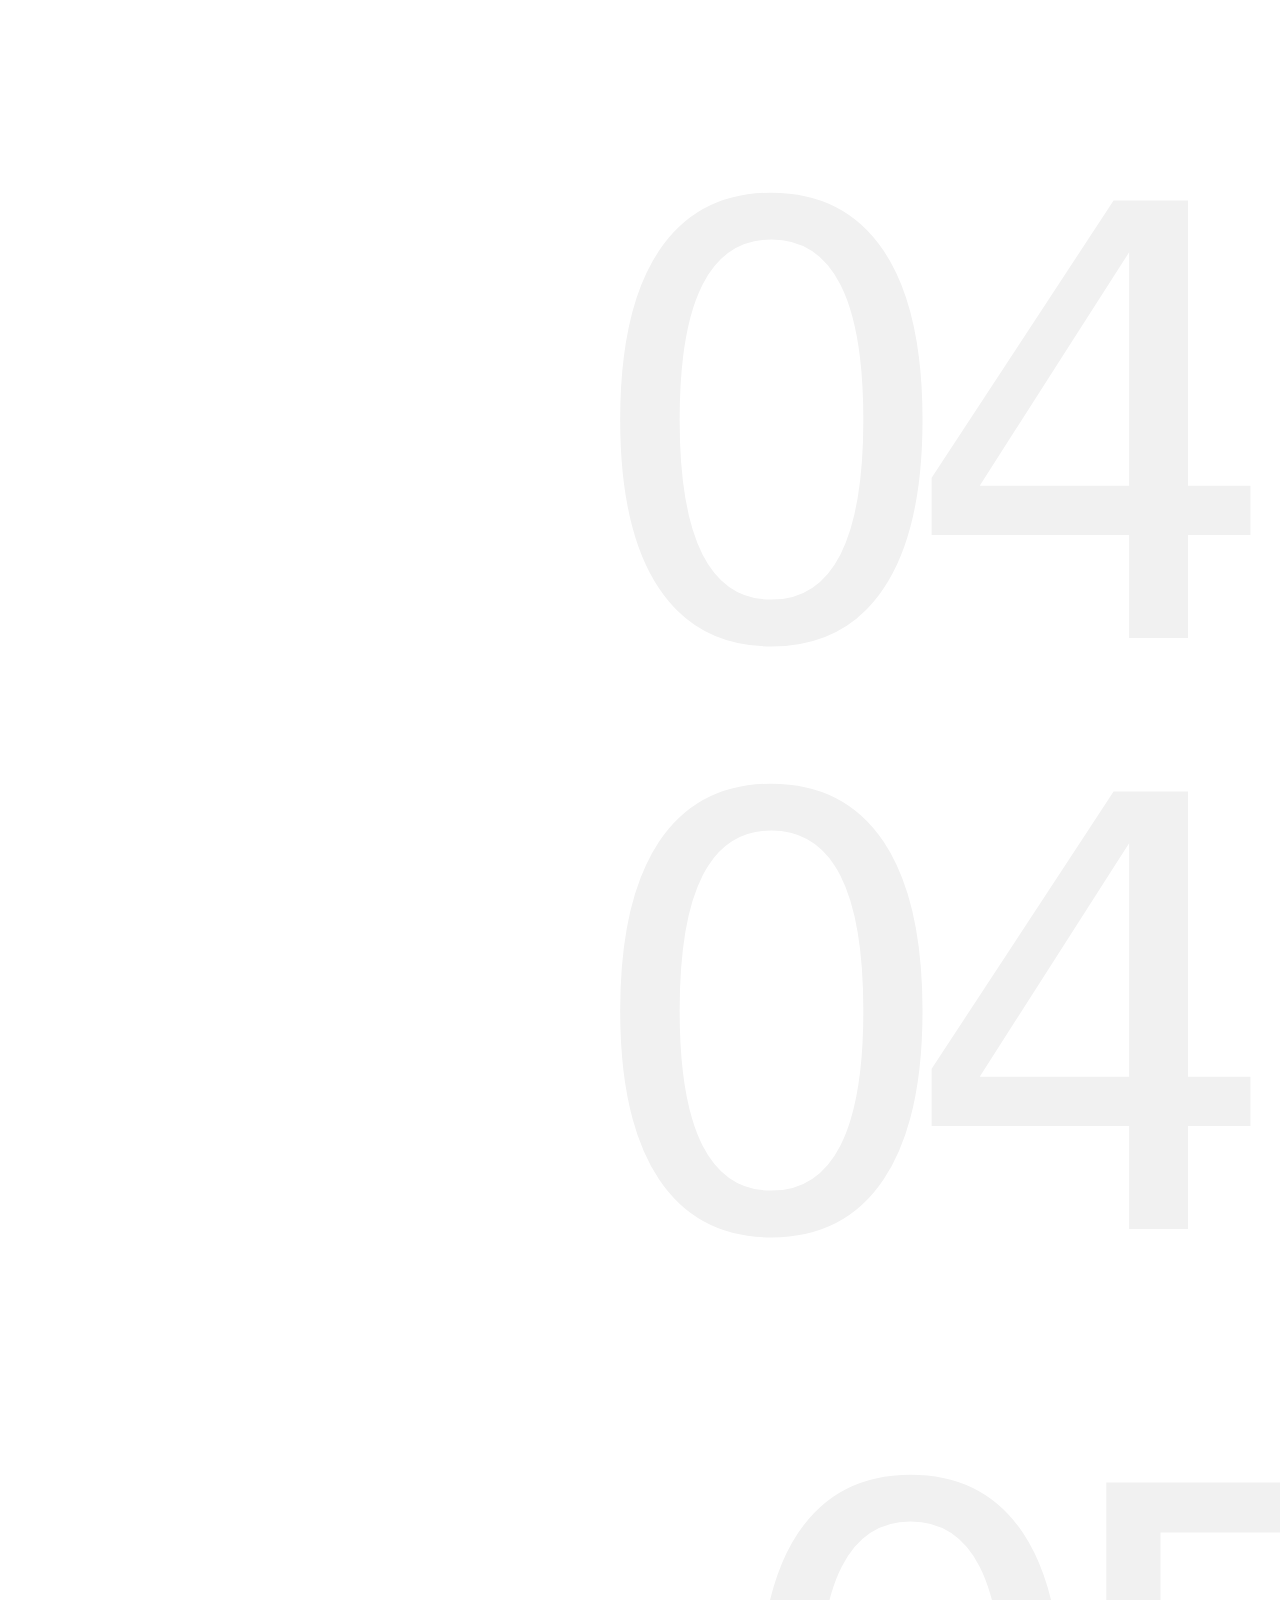
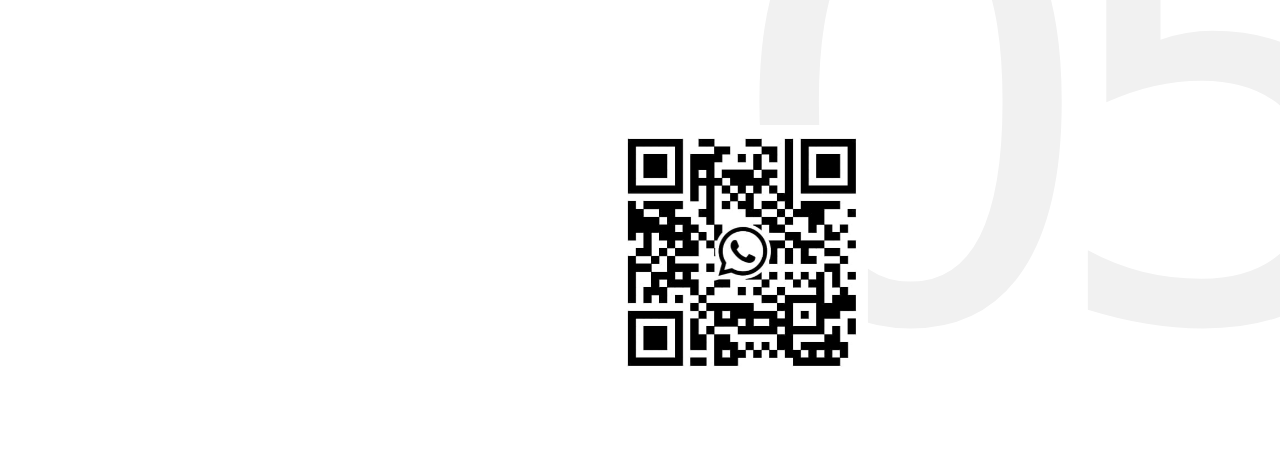
==== commit 17852eae: "Update index.html" ====
--- a/index.html
+++ b/index.html
@@ -105,7 +105,7 @@
                 </div>
               </div>
               <div class="col-lg-3">
-                <a href="#portfolio" class="btn btn-dark text-uppercase py-4 px-5" data-aos="fade-up" data-aos-delay="300">View All Work</a>
+                <a href="portfolio.html" class="btn btn-dark text-uppercase py-4 px-5" data-aos="fade-up" data-aos-delay="300">View All Work</a>
               </div>
             </div>
           </section>
--- a/style.css
+++ b/style.css
@@ -1,24 +1,3 @@
-/*
-Theme Name: Julie Creative Portfolio
-Theme URI: https://templatesjungle.com/
-Author: TemplatesJungle
-Author URI: https://templatesjungle.com/
-Description: Julie Creative Portfolio is specially designed product packaged for designers portfolio websites.
-Version: 1.1
-*/
-
-/*--------------------------------------------------------------
-This is main CSS file that contains custom style rules used in this template
---------------------------------------------------------------*/
-
-/*------------------------------------*\
-    Table of contents
-\*------------------------------------*/
-/*------------------------------------------------
-CSS STRUCTURE:
-
-1. VARIABLES
-2. GENERAL TYPOGRAPHY
 
 --------------------------------------------------------------*/
 :root,
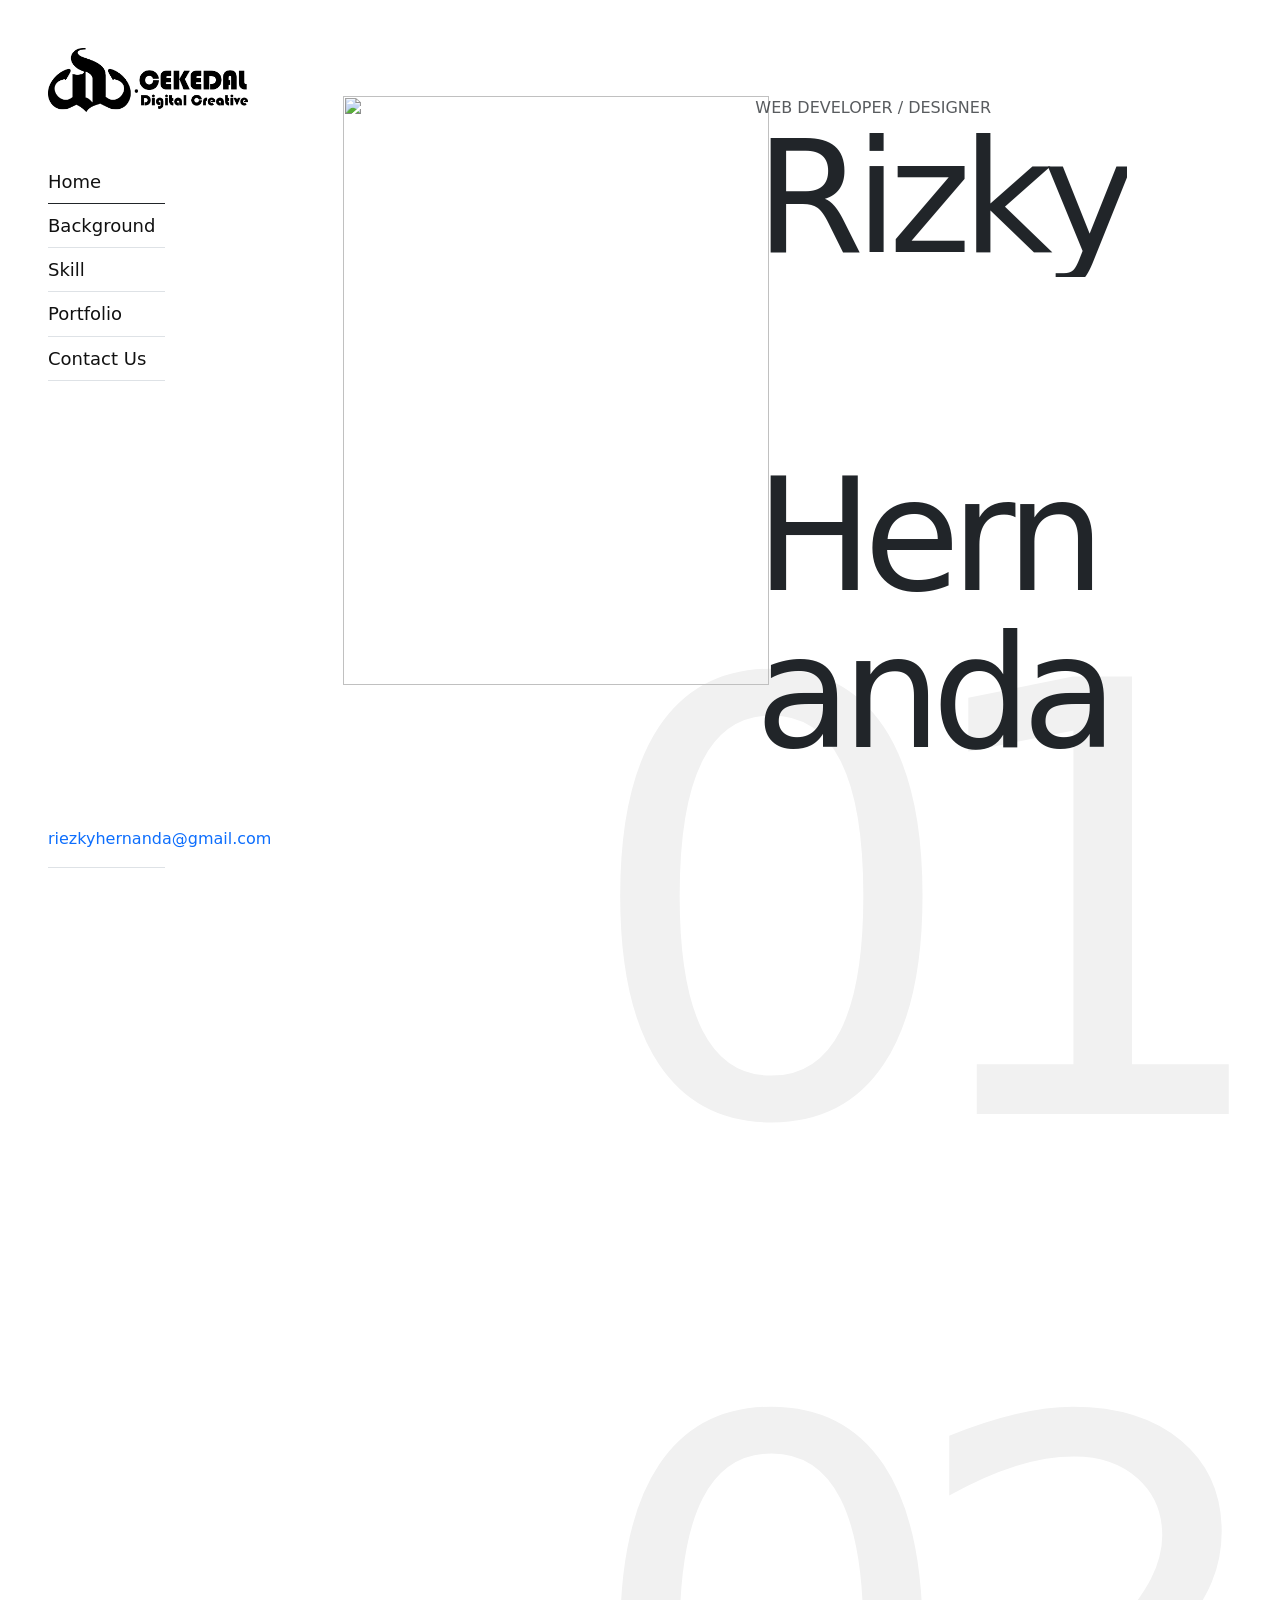
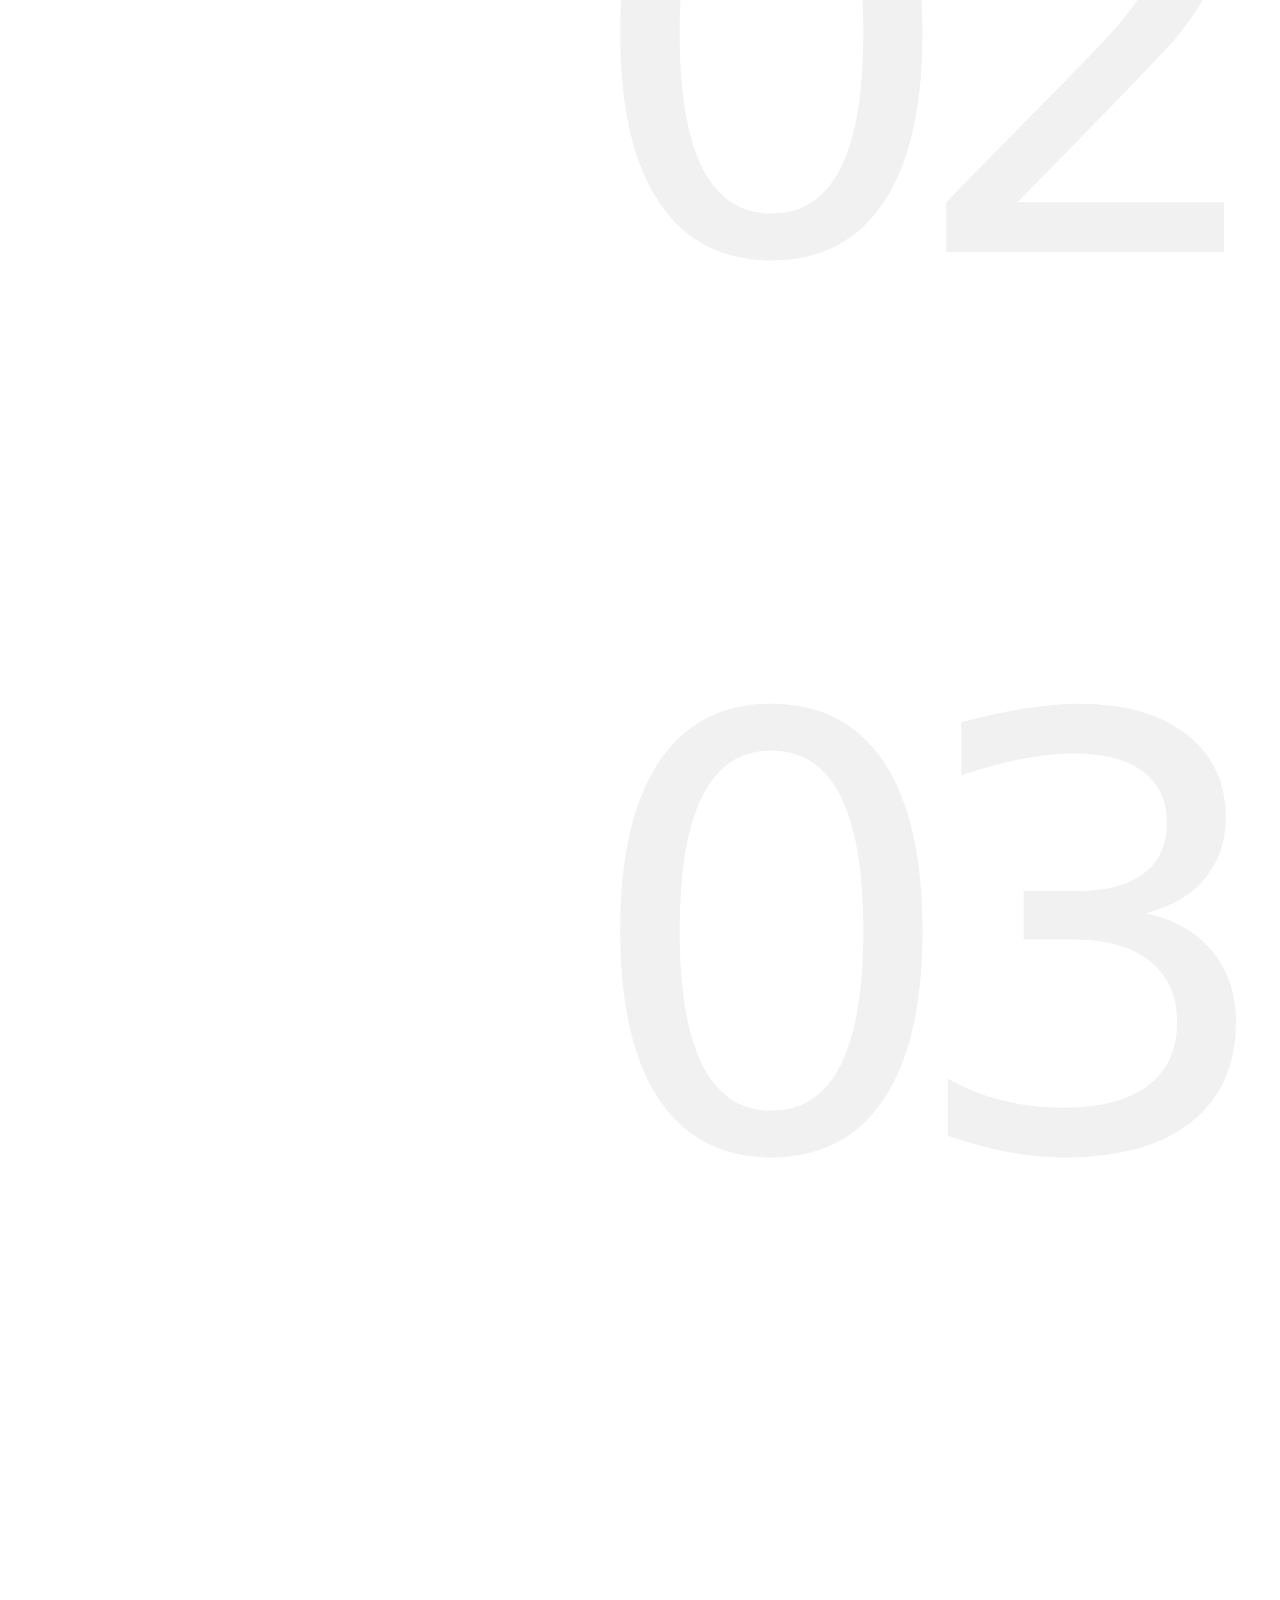
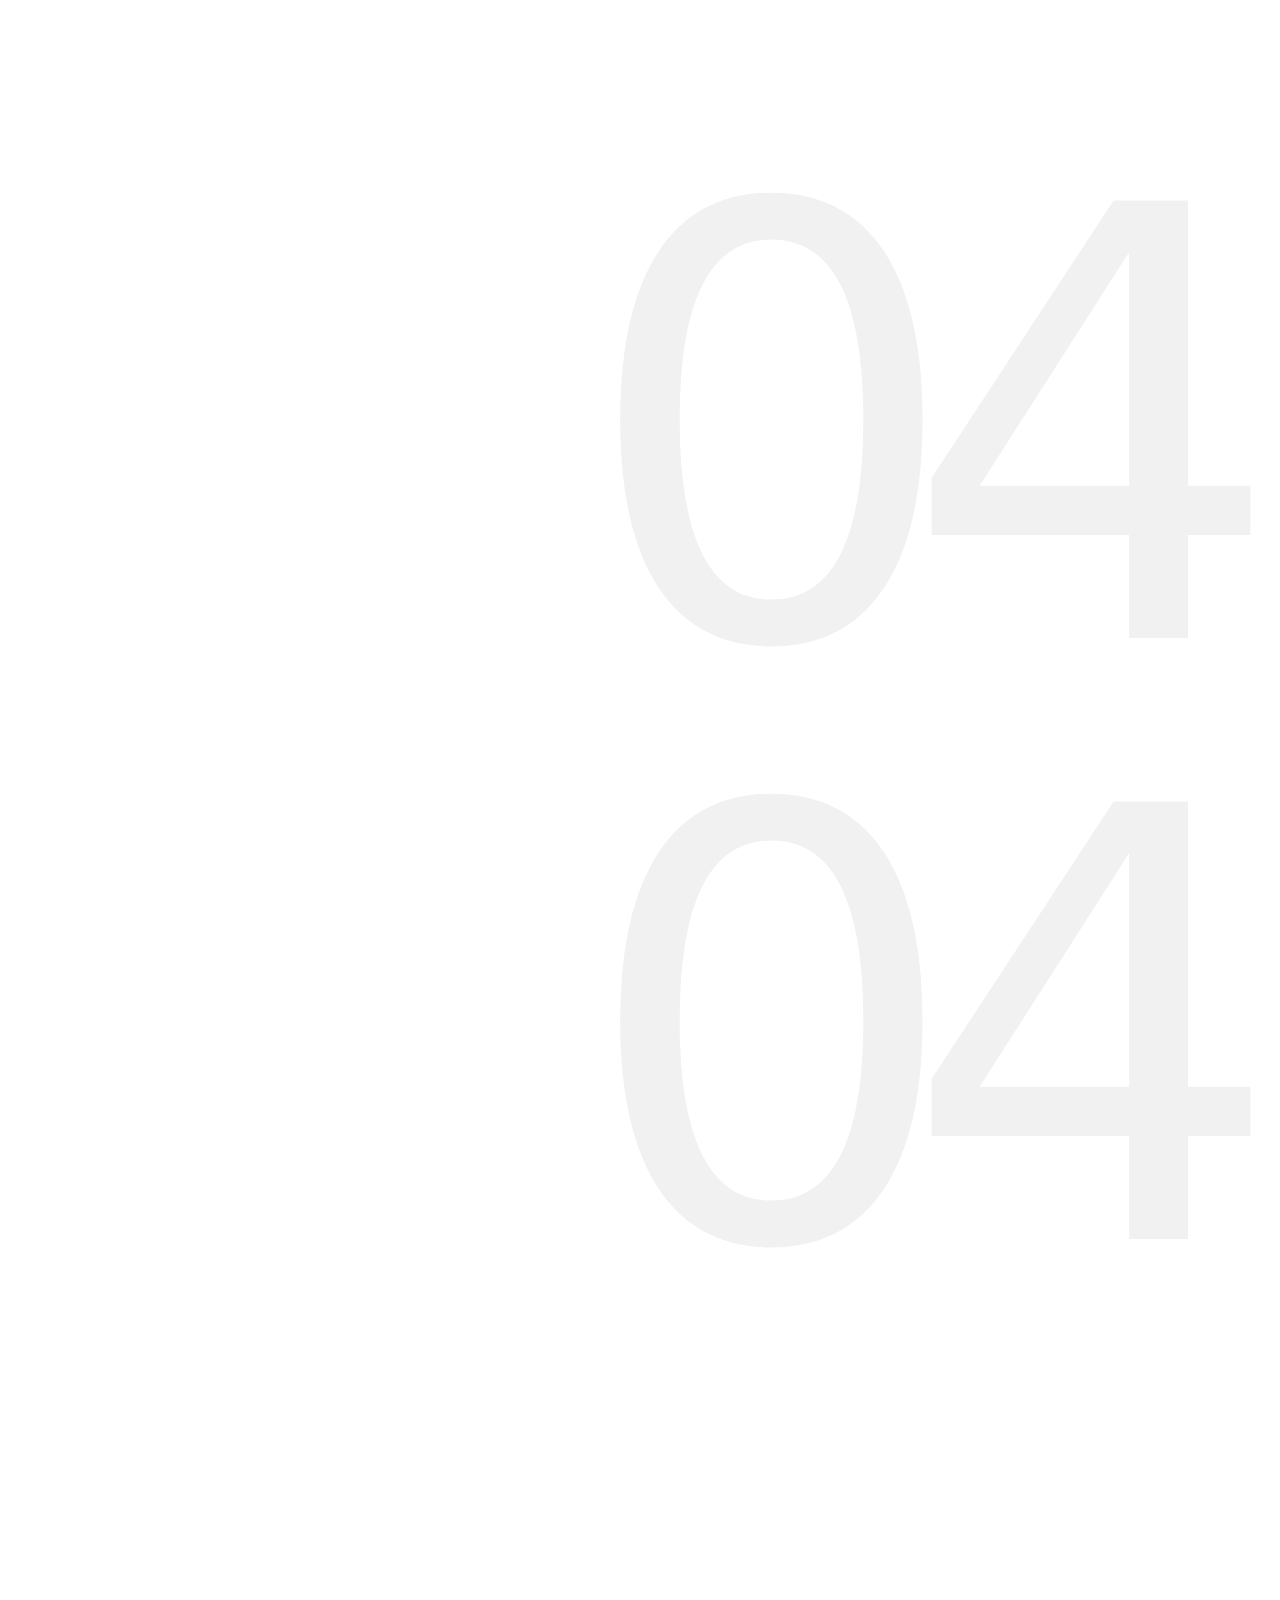
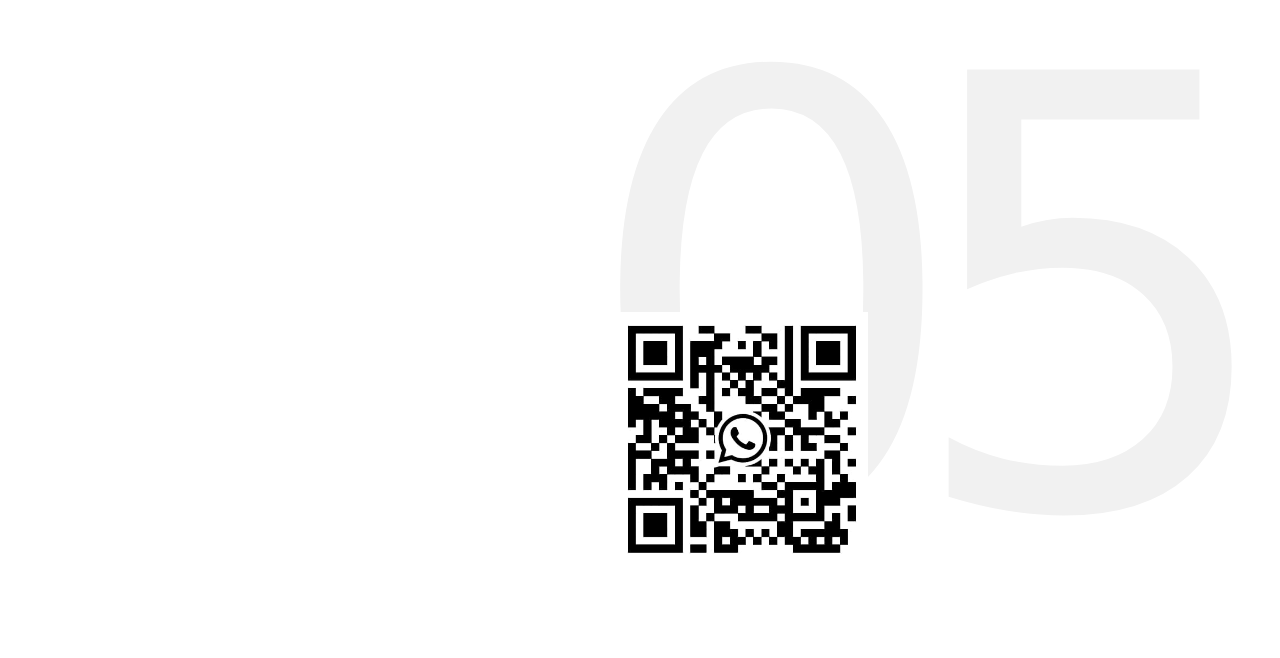
==== commit e66fecf5: "Update index.html" ====
--- a/index.html
+++ b/index.html
@@ -59,10 +59,8 @@
 
     <main class="col-lg-10 offset-lg-2">
       <div class="container">
-
         <!-- content wrapper -->
         <div class="justify-content-center px-1 mx-1 px-xl-5 mx-xl-5">
-
           <section id="home" class="py- bg-text" data-text="01">
             <div class="row">
               <div class="col-lg-6">
@@ -71,7 +69,7 @@
                     <br>
                     <br>
                     <br>
-                  <img src="PP.jpg" width="426" height="589">
+                    <img src="images/pp.jpg" width="426" height="589">
                 </div>
               </div>
               <div class="col-lg-6">
@@ -94,7 +92,7 @@
                 <div class="icon-box" data-aos="fade-up" data-aos-delay="100">
                   <span>02</span>
                   <h3 class="sub-heading">Creative</h3>
-                  <p>The illustration stage needs to be carried out after the design concept is created.p>
+                  <p>The illustration stage needs to be carried out after the design concept is created.<p>
                 </div>
               </div>
               <div class="col-lg-3">
@@ -105,7 +103,7 @@
                 </div>
               </div>
               <div class="col-lg-3">
-                <a href="portfolio.html" class="btn btn-dark text-uppercase py-4 px-5" data-aos="fade-up" data-aos-delay="300">View All Work</a>
+                <a href="https://www.serimba.id" class="btn btn-dark text-uppercase py-4 px-5" data-aos="fade-up" data-aos-delay="300">View All Work</a>
               </div>
             </div>
           </section>
@@ -114,7 +112,7 @@
             <div class="row d-flex flex-wrap" data-aos="fade-up">
               <div class="col-lg-6 pb-5">
                 <span class="text-muted text-uppercase">BACKGROUND</span>
-                <h2 class="display-4 txt-fx slide-up" style="font-size: 45px">Educational Background</h2>
+                  <h2 class="display-4 txt-fx slide-up" style="font-size: 45px;">Educational Background</h2>
                 <div class="data-info py-3" data-aos="fade-up">
                   <span class="meta-date">2020 - 2025</span>
                   <h3 class="info-title">S1 Teknik Informatika</h3>
@@ -230,7 +228,7 @@
                 </div>
                 <div class="col-lg-4" data-aos="fade-up">
                   <p>This is a portfolio of projects that I have worked on, mainly websites, followed by Photoshop and SketchUp.</p>
-                  <a href="https://www.serimba.id" class="btn btn-dark px-5 py-4">View All</a>
+                  <a href="portfolio.html" class="btn btn-dark px-5 py-4">View All</a>
                 </div>
               </div>
             </div>
@@ -280,18 +278,46 @@
                 </div>
               </div>
             </div>
-            <div class="swiper portfolio-Swiper portfolio-content py-1" data-aos="fade-up">
-              <div class="swiper-wrapper" style="display: flex; flex-direction: row; align-items: center; justify-content: center; column-gap: 4%;">
-                    <a title="www.serimba.id"><img src="images/serimba.png"
-                        alt="portfolio" style="max-width: 150px; max-height: 150px;"></a>
+            <div class="swiper portfolio-Swiper portfolio-content py-4" data-aos="fade-up">
+              <div class="swiper-wrapper">
+                <div class="swiper-slide">
+                  <div class="image-holder">
+                   <a title="www.serimba.id"><img src="images/serimba.png"
+                        alt="portfolio" style="max-width: 120px; max-height: 120px;"></a>
+                  </div>
+                  <div class="caption d-flex justify-content-between align-items-center">
+                  </div>
+                </div>
+                <div class="swiper-slide">
+                  <div class="image-holder">
                     <a title="Geprek Razqa"><img src="images/razqa.png"
-                        alt="portfolio" style="max-width: 150px; max-height: 150px;"></a>
+                        alt="portfolio" style="max-width: 120px; max-height: 120px;"></a>
+                  </div>
+                  <div class="caption d-flex justify-content-between align-items-center">
+                  </div>
+                </div>
+                <div class="swiper-slide">
+                  <div class="image-holder">
                     <a title="Ecovision Indonesia"><img src="images/eco.png"
-                        alt="portfolio" style="max-width: 150px; max-height: 150px;"></a>
-                    <a title="Multi Training Safety"><img src="images/mts.png"
-                        alt="portfolio" style="max-width: 150px; max-height: 150px;"></a>
-                    <a title="Nuansa Sunset Cafe"><img src="images/ns.png"
-                        alt="portfolio" style="max-width: 150px; max-height: 150px;"></a>
+                        alt="portfolio" style="max-width: 120px; max-height: 120px;"></a>
+                  </div>
+                  <div class="caption d-flex justify-content-between align-items-center">
+                  </div>
+                </div>
+                <div class="swiper-slide">
+                  <div class="image-holder">
+                   <a title="Multi Training Safety"><img src="images/mts.png"
+                        alt="portfolio" style="max-width: 120px; max-height: 120px;"></a>
+                  </div>
+                  <div class="caption d-flex justify-content-between align-items-center">
+                  </div>
+                </div>
+                <div class="swiper-slide">
+                  <div class="image-holder">
+                   <a title="Nuansa Sunset Cafe"><img src="images/ns.png"
+                        alt="portfolio" style="max-width: 120px; max-height: 120px;"></a>
+                  </div>
+                  <div class="caption d-flex justify-content-between align-items-center">
                   </div>
                 </div>
               </div>
@@ -308,7 +334,9 @@
                   <p>Let's connect with me via whatsapp qr code, or directly to email <a href="mailto:riezkyhernanda@gmail.com">riezkyhernanda@gmail.com</a></p>
                 </div>
               </div>
-              <span style="display: flex; justify-content: center; align-items: center;"><img src="qr.jpg" style="width: 250px; height: 250px;"></span>
+                <span style="display: flex; justify-content: center; align-items: center;">
+                  <img src="qr.jpg" style="width: 250px; height: 250px;">
+                </span>
             </div>
           </section>
 
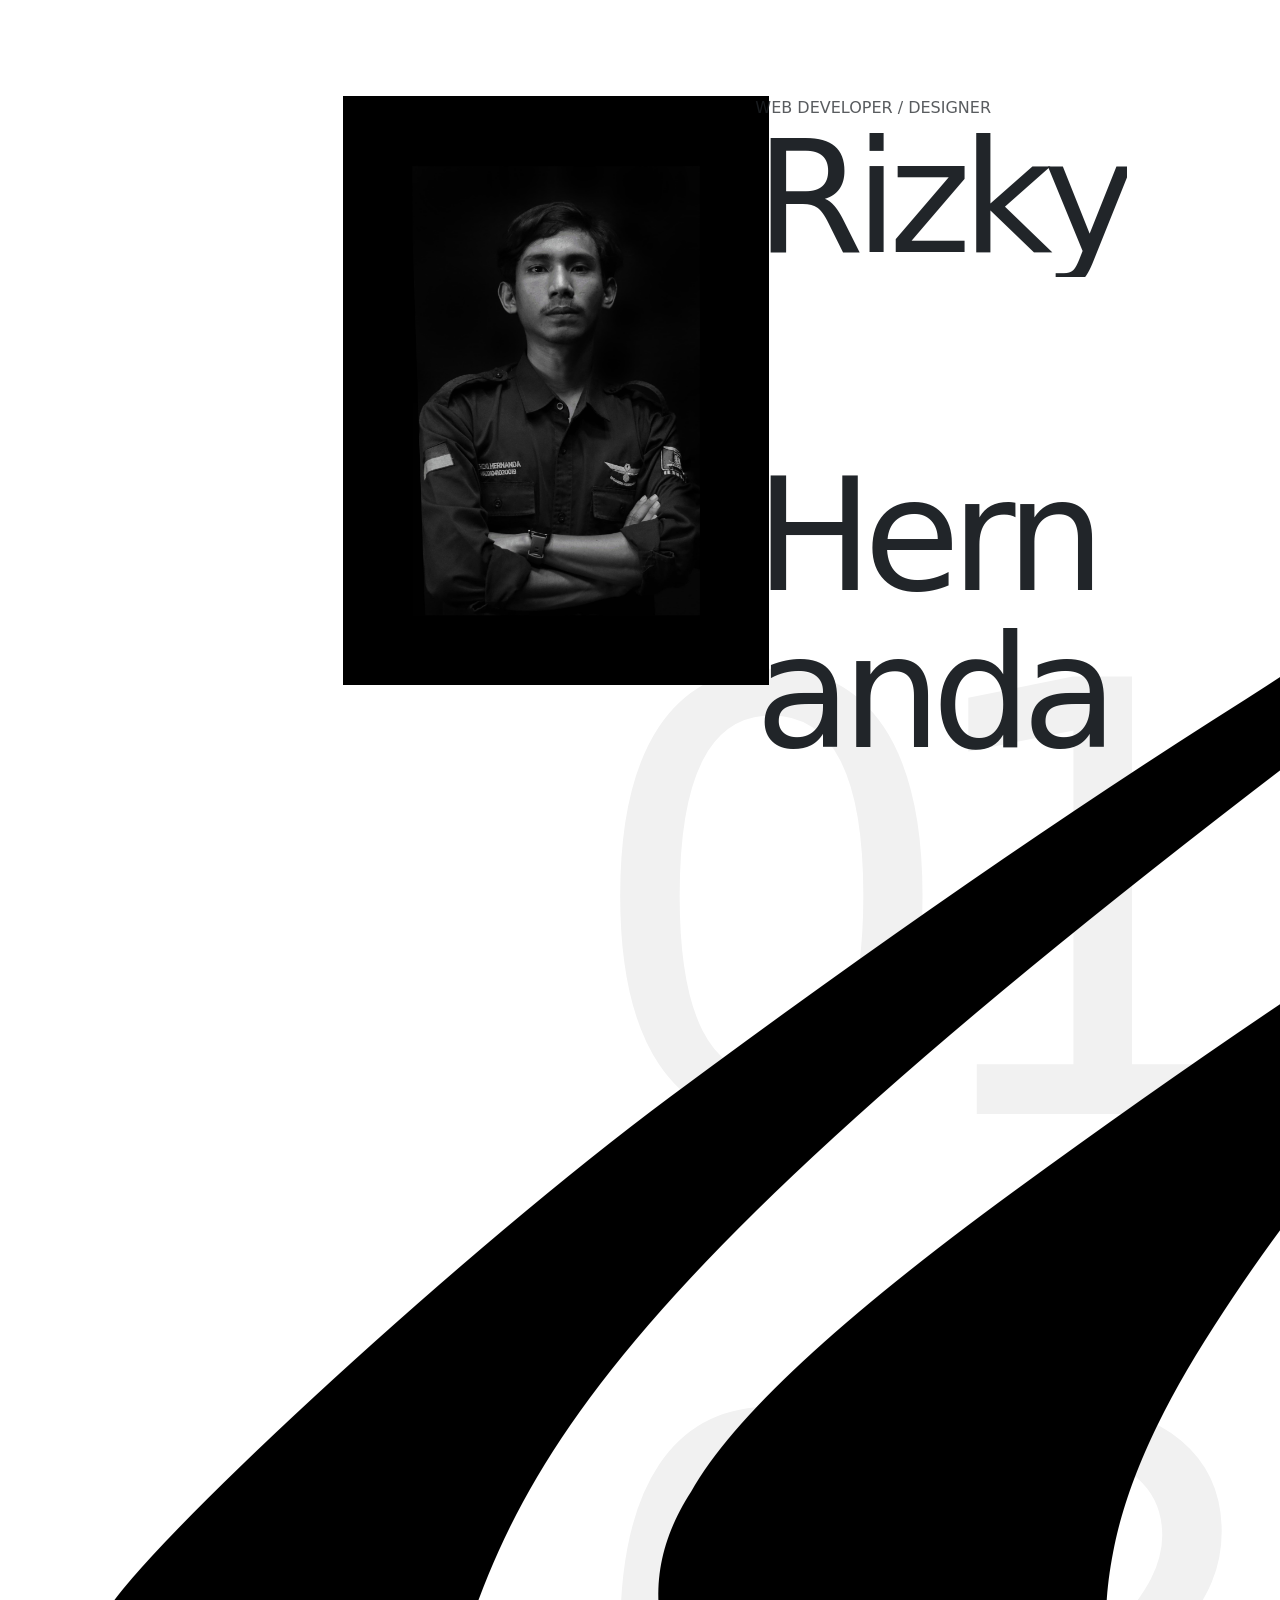
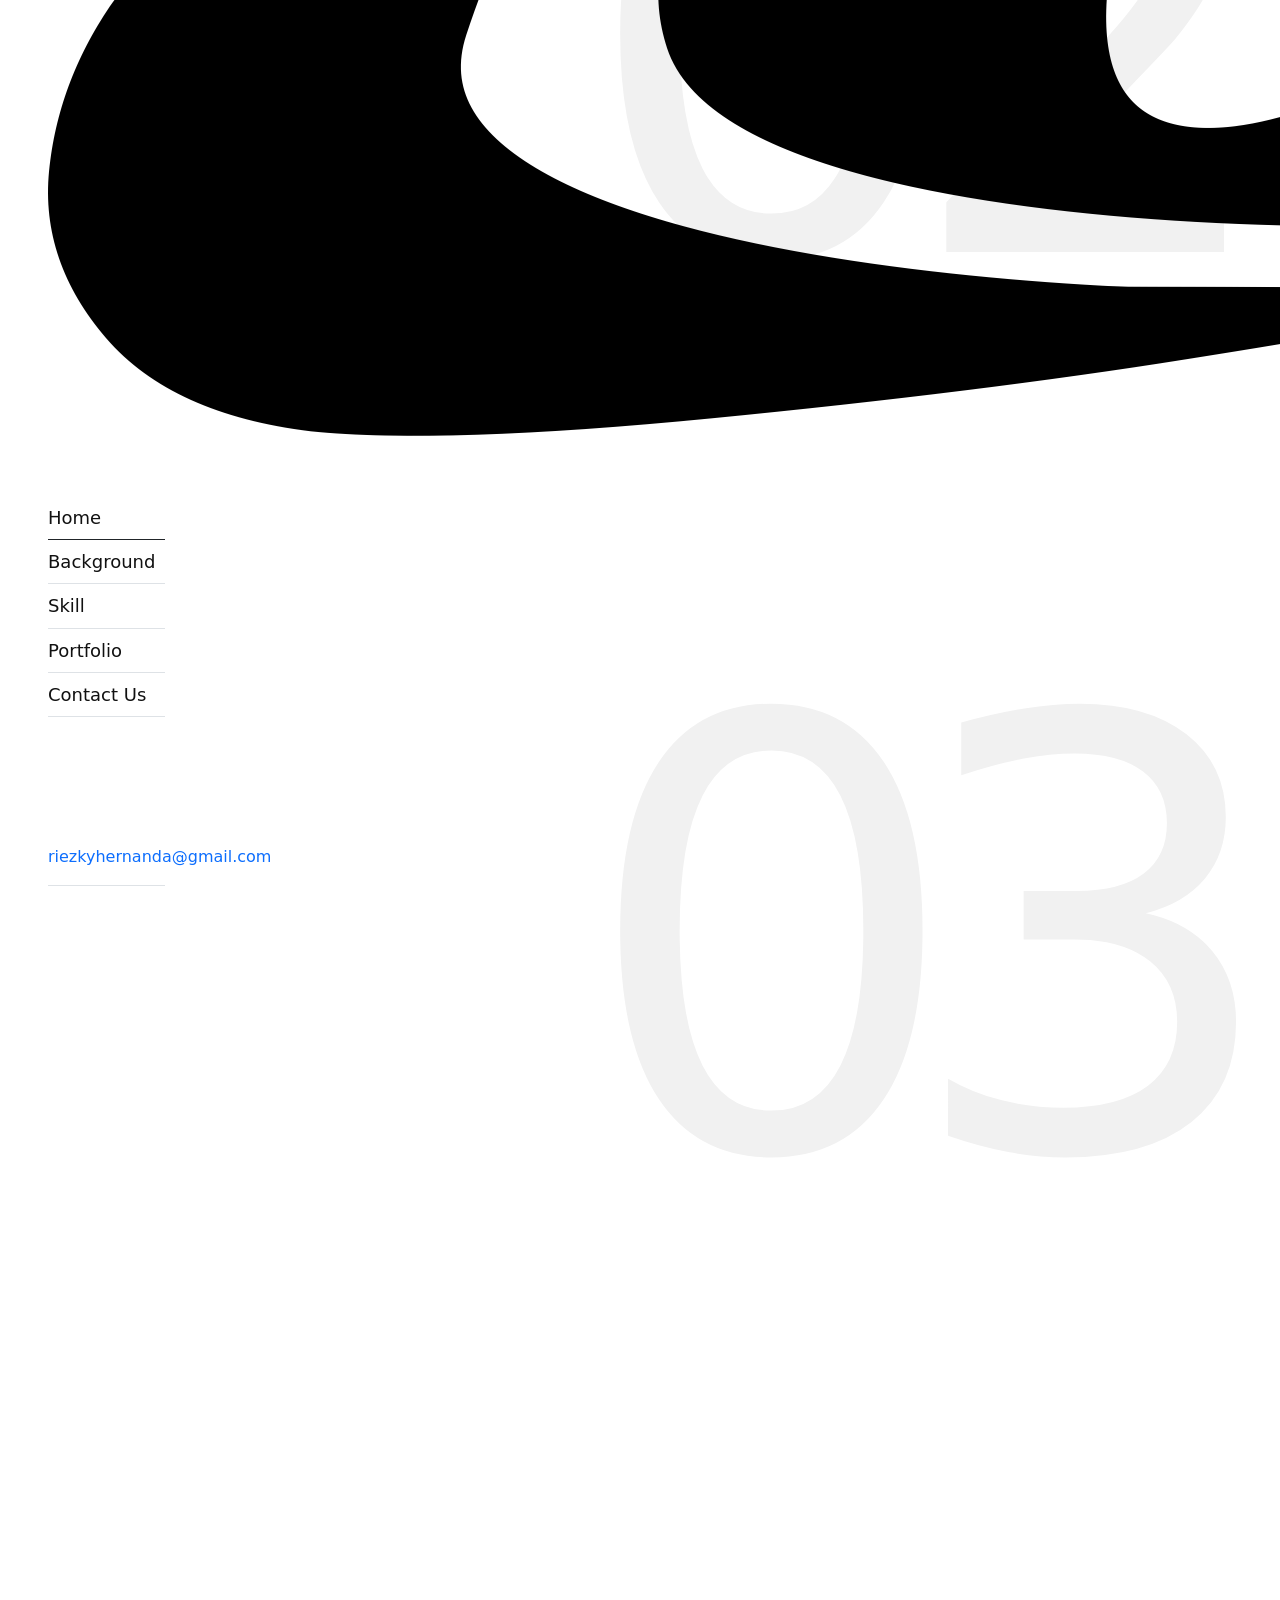
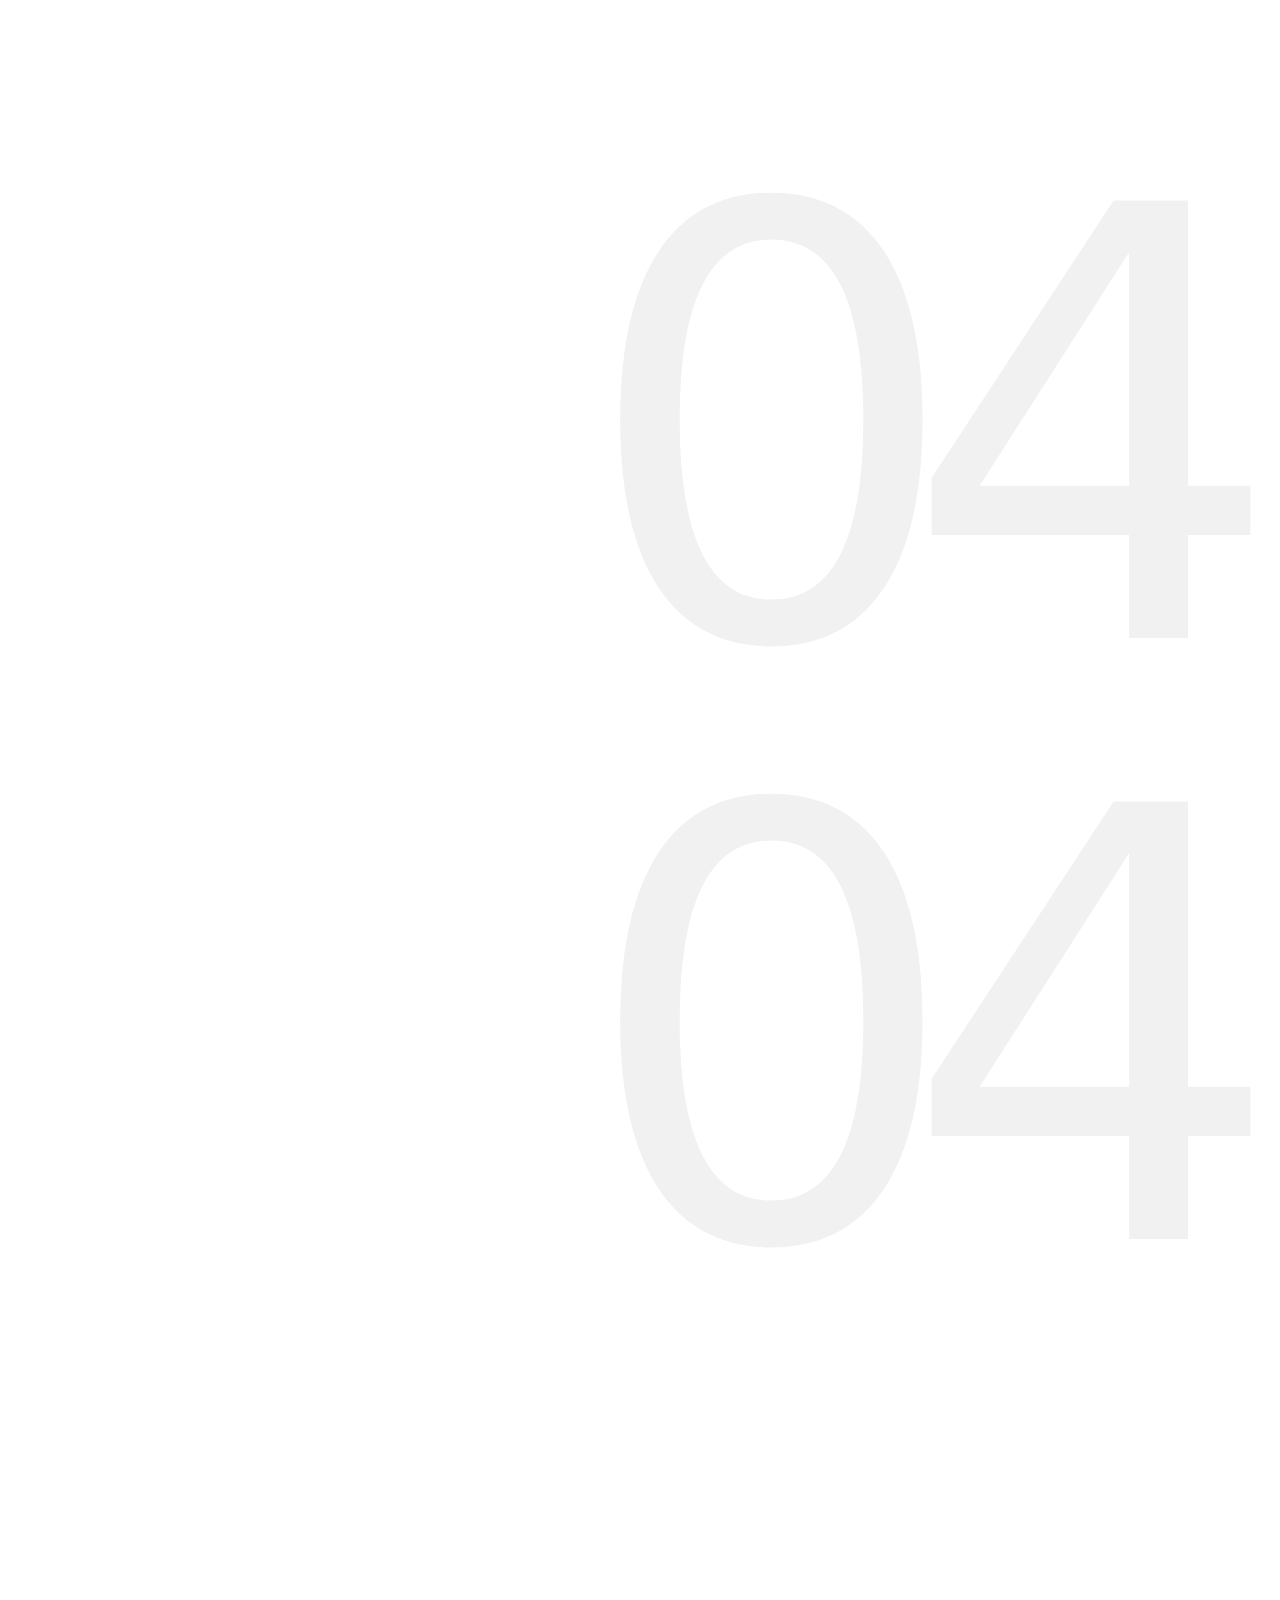
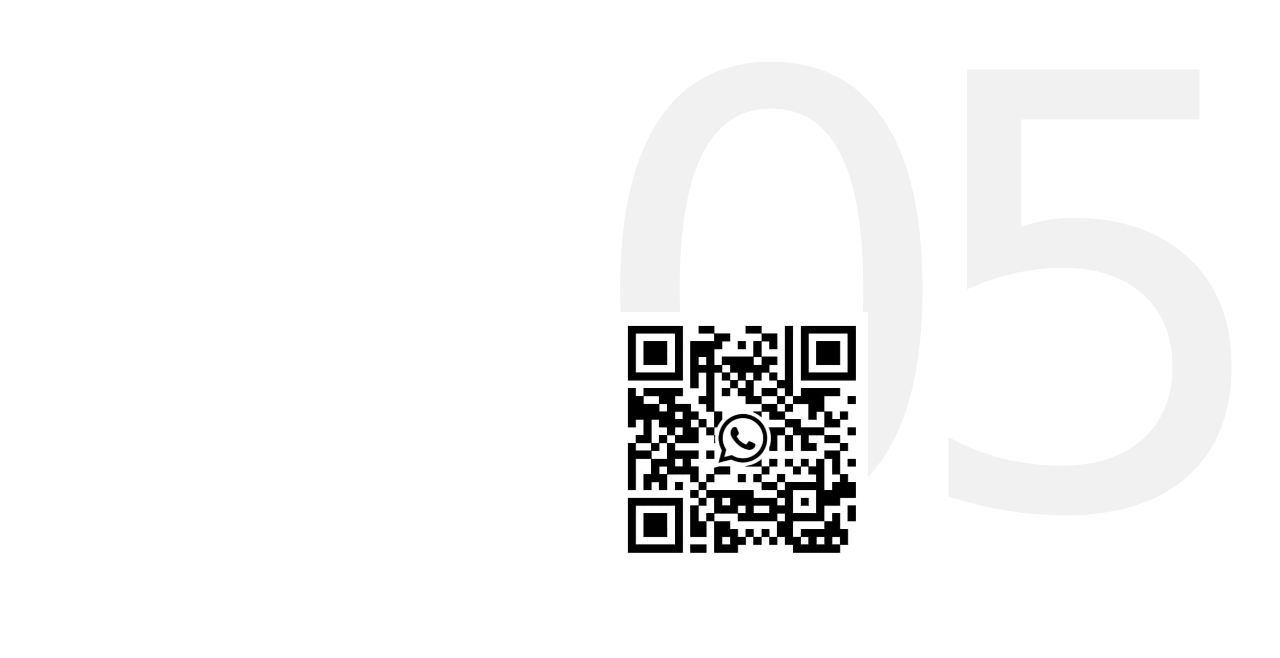
==== commit 0052517d: "Update index.html" ====
--- a/index.html
+++ b/index.html
@@ -33,7 +33,7 @@
         <div class="navigation">
           <div class="site-logo mt-5">
             <a href="#">
-              <img src="images/logo1.png" style="max-width: 200px; max-height: 100px;">
+              <img src="images/logo1.png" style="max-width: 200; max-height: 100;">
             </a>
           </div>
 
@@ -69,7 +69,7 @@
                     <br>
                     <br>
                     <br>
-                    <img src="images/pp.jpg" width="426" height="589">
+                    <img src="PP.jpg" width="426" height="589">
                 </div>
               </div>
               <div class="col-lg-6">
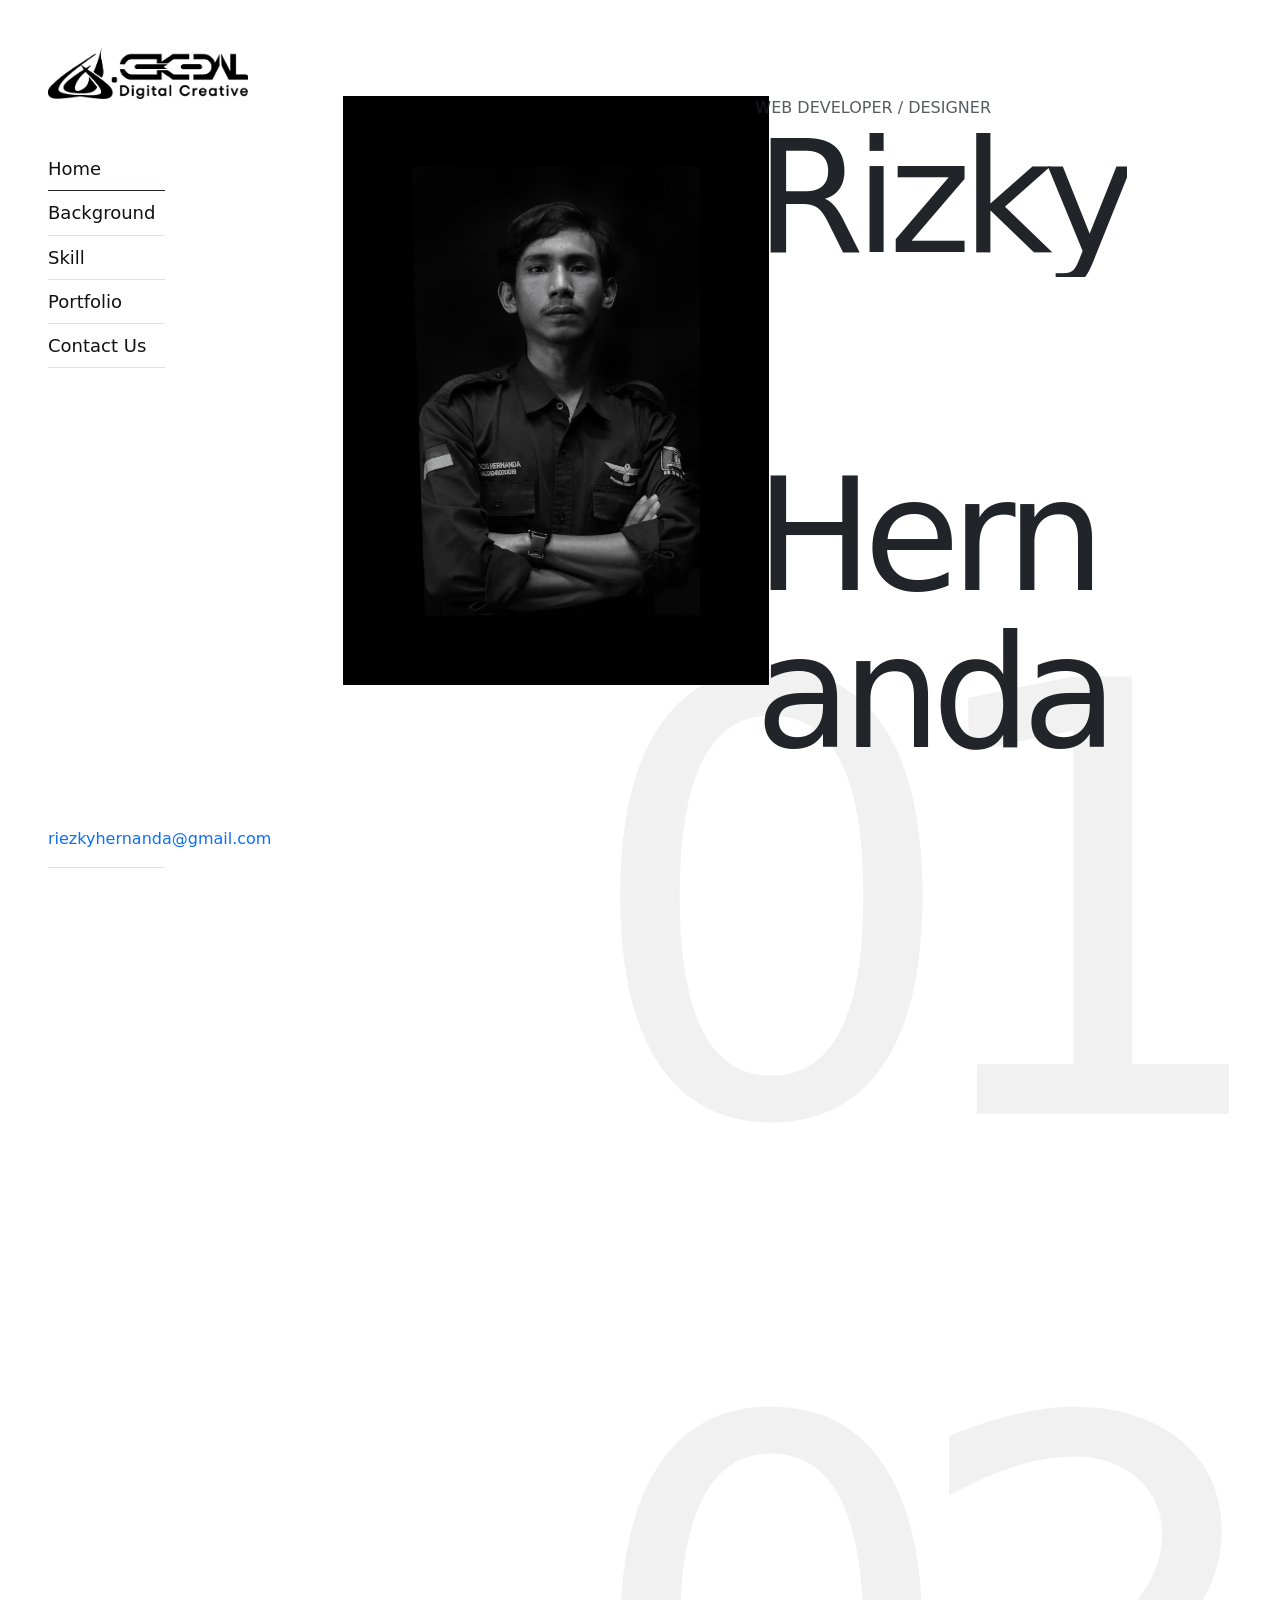
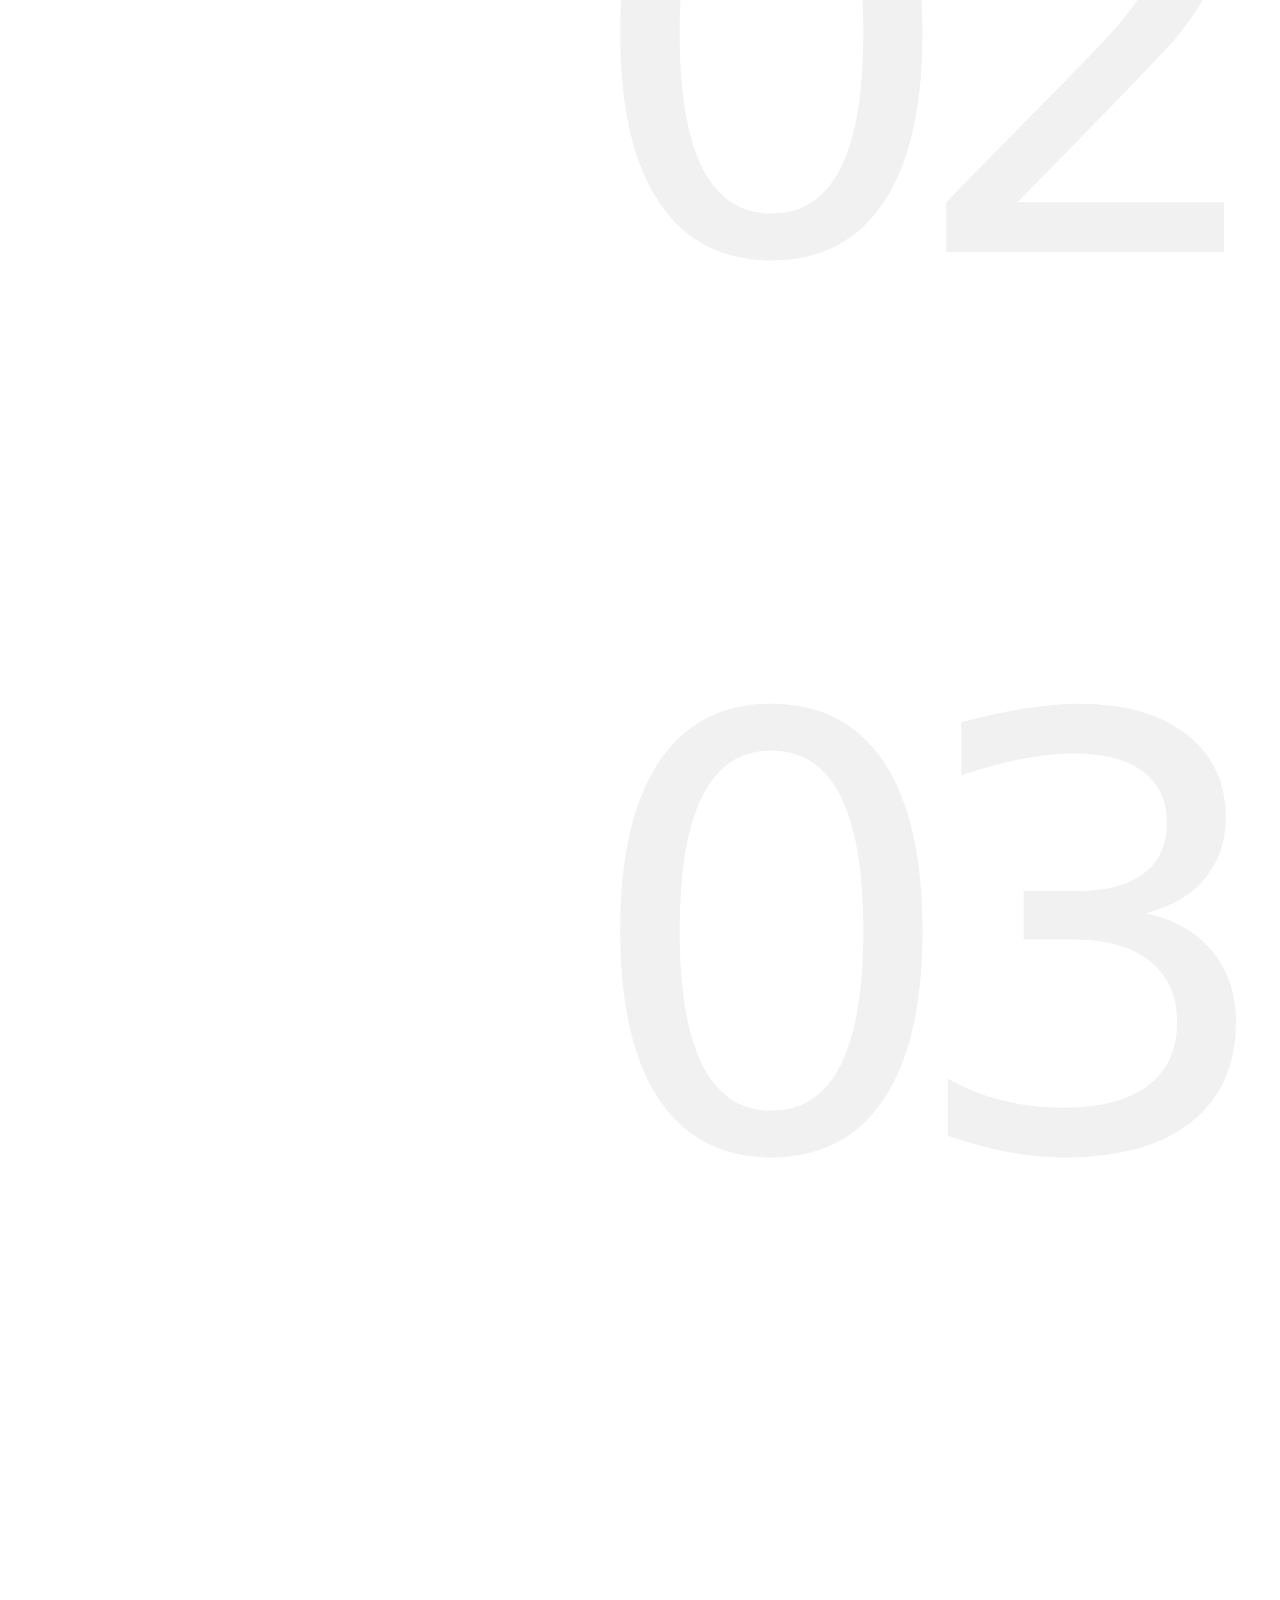
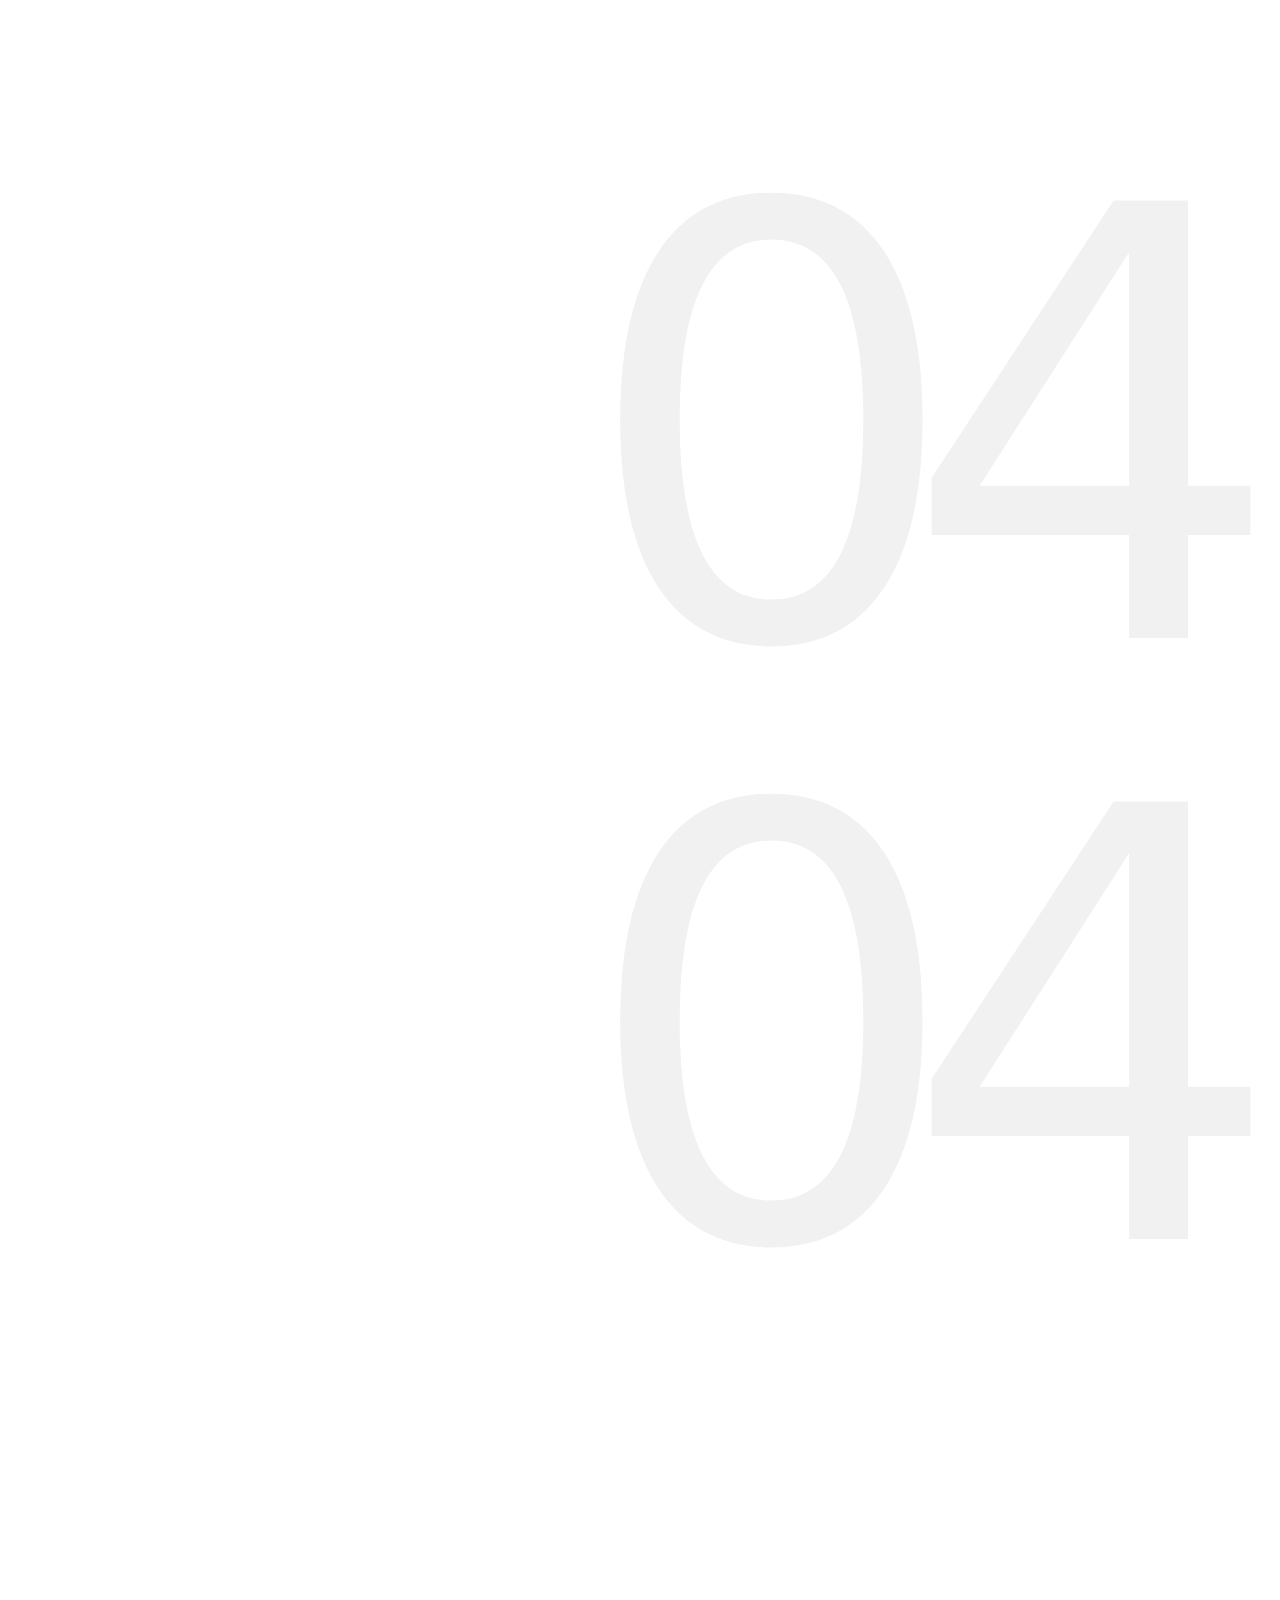
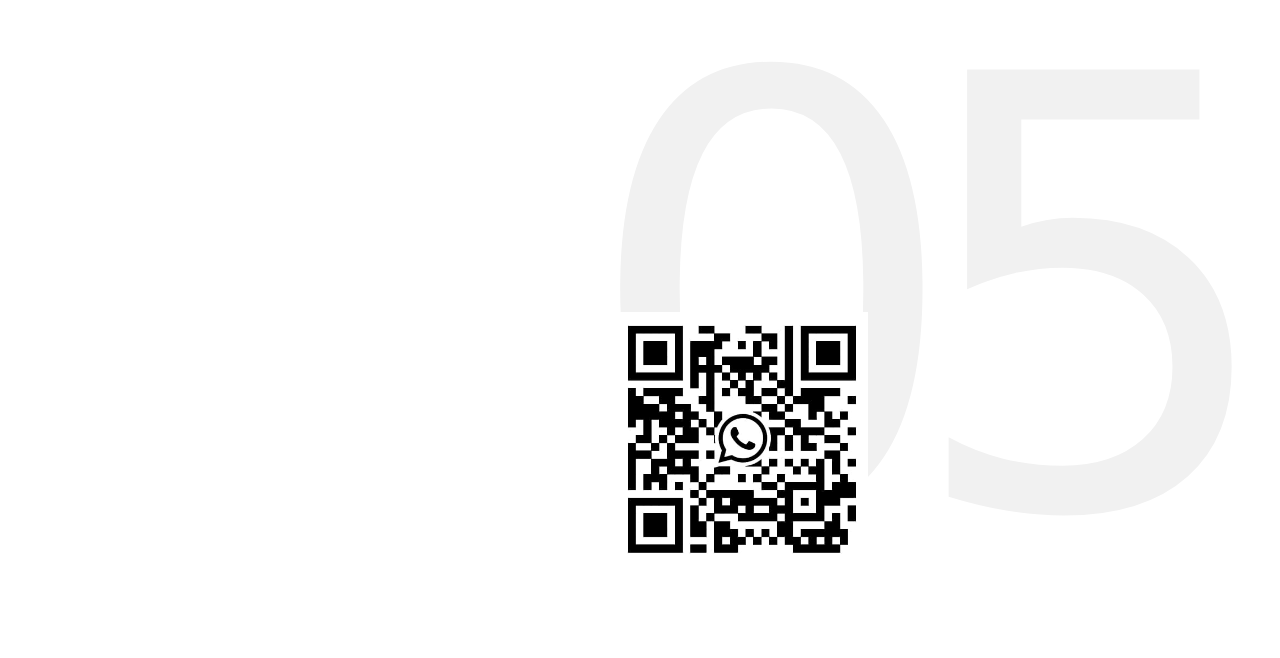
==== commit 5f898331: "Update index.html" ====
--- a/index.html
+++ b/index.html
@@ -33,7 +33,7 @@
         <div class="navigation">
           <div class="site-logo mt-5">
             <a href="#">
-              <img src="images/logo1.png" style="max-width: 200; max-height: 100;">
+              <img src="images/logo1.png" style="max-width: 200px; max-height: 100px;">
             </a>
           </div>
 
